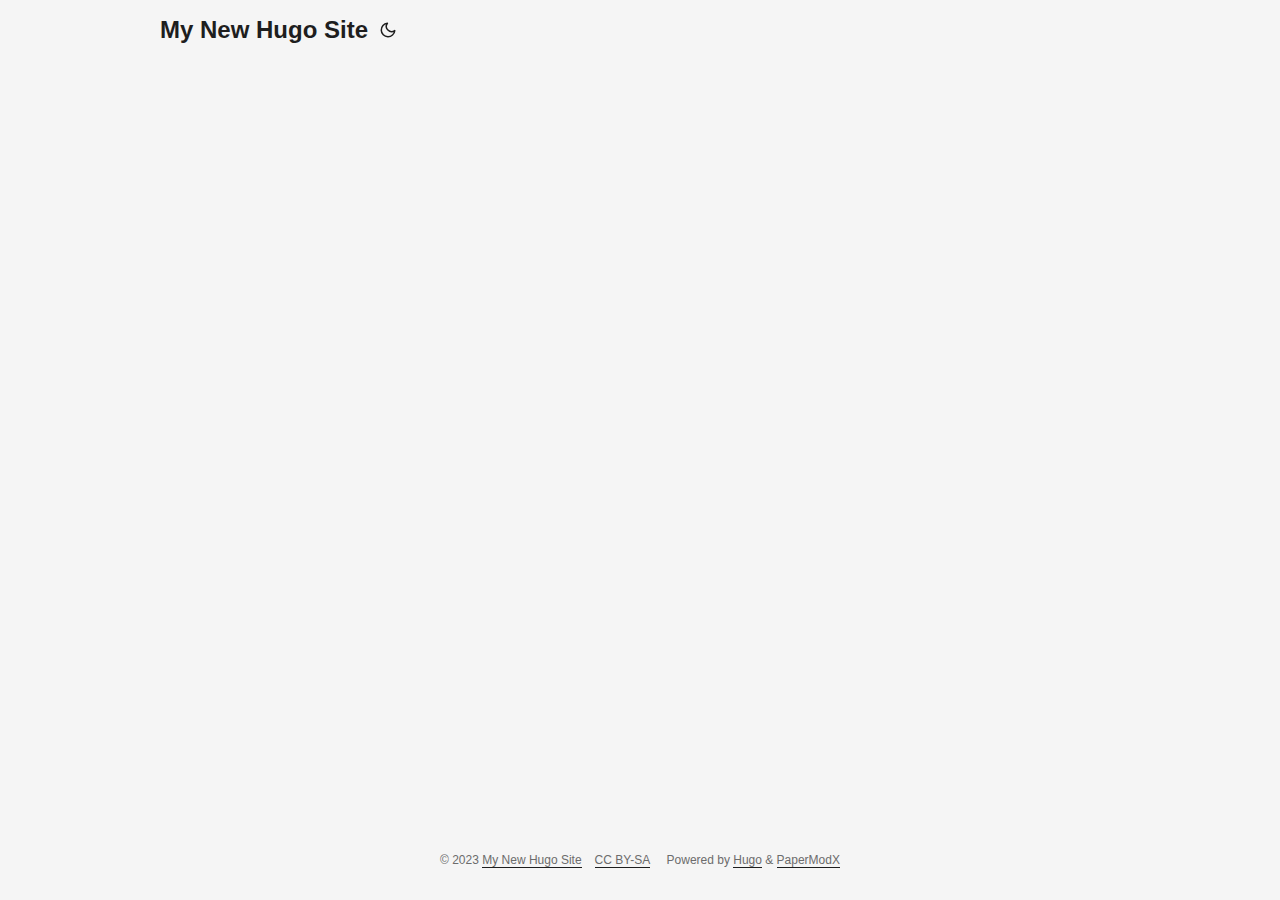
==== index.html @ 536cecf3 "deploy: c52a646fd46c23e5d9c78ff5333ad58dfc5409a7" ====
<!doctype html><html lang=en dir=auto><head><meta name=generator content="Hugo 0.110.0"><meta charset=utf-8><meta http-equiv=x-ua-compatible content="IE=edge"><meta name=viewport content="width=device-width,initial-scale=1,shrink-to-fit=no"><meta name=robots content="index, follow"><title>My New Hugo Site</title><meta name=description content><meta name=author content><link rel=canonical href=https://dshah-wlw.github.io/><link crossorigin=anonymous href=/assets/css/stylesheet.min.fb01ec3f7cfdd70fe3cf398de6020083de378e42e6bc9b8a1be5e4b12777dd28.css integrity="sha256-+wHsP3z91w/jzzmN5gIAg943jkLmvJuKG+XksSd33Sg=" rel="preload stylesheet" as=style><link rel=icon href=https://dshah-wlw.github.io/favicon.ico><link rel=apple-touch-icon href=https://dshah-wlw.github.io/apple-touch-icon.png><link rel=alternate type=application/rss+xml href=https://dshah-wlw.github.io/index.xml><meta name=twitter:title content="My New Hugo Site"><meta name=twitter:description content><meta property="og:title" content="My New Hugo Site"><meta property="og:description" content><meta property="og:type" content="website"><meta property="og:url" content="https://dshah-wlw.github.io/"><script type=application/ld+json>{"@context":"https://schema.org","@type":"Organization","name":"My New Hugo Site","url":"https://dshah-wlw.github.io/","description":"","thumbnailUrl":"https://dshah-wlw.github.io/favicon.ico","sameAs":[]}</script><noscript><style>#theme-toggle,.top-link{display:none}</style><style>@media(prefers-color-scheme:dark){:root{--theme:rgb(29, 30, 32);--entry:rgb(46, 46, 51);--primary:rgb(218, 218, 219);--secondary:rgb(155, 156, 157);--tertiary-bg:rgb(65, 66, 68);--content:rgb(196, 196, 197);--code-bg:rgb(55, 56, 62);--border:rgb(51, 51, 51)}.list-page{background:var(--theme)}.list-page:not(.dark)::-webkit-scrollbar-track{background:0 0}.list-page:not(.dark)::-webkit-scrollbar-thumb{border-color:var(--theme)}}</style></noscript></head><body class="list-page type-page kind-home layout-" id=top><script data-no-instant>function switchTheme(e){switch(e){case"light":document.body.classList.remove("dark");break;case"dark":document.body.classList.add("dark");break;default:window.matchMedia("(prefers-color-scheme: dark)").matches&&document.body.classList.add("dark")}}function isDarkTheme(){return document.body.className.includes("dark")}function getPrefTheme(){return localStorage.getItem("pref-theme")}function setPrefTheme(e){switchTheme(e),localStorage.setItem("pref-theme",e)}const toggleThemeCallbacks={};toggleThemeCallbacks.main=e=>{setPrefTheme(e?"light":"dark")},window.addEventListener("toggle-theme",function(){const e=isDarkTheme();for(const t in toggleThemeCallbacks)toggleThemeCallbacks[t](e)});function toggleThemeListener(){window.dispatchEvent(new CustomEvent("toggle-theme"))}</script><script>(function(){const t="light",e=getPrefTheme(),n=e||t;switchTheme(n)})()</script><header class=header><nav class=nav><div class=logo><a href=https://dshah-wlw.github.io/ accesskey=h title="My New Hugo Site (Alt + H)">My New Hugo Site</a>
<span class=logo-switches><button id=theme-toggle accesskey=t title="(Alt + T)"><svg id="moon" xmlns="http://www.w3.org/2000/svg" width="24" height="24" viewBox="0 0 24 24" fill="none" stroke="currentcolor" stroke-width="2" stroke-linecap="round" stroke-linejoin="round"><path d="M21 12.79A9 9 0 1111.21 3 7 7 0 0021 12.79z"/></svg><svg id="sun" xmlns="http://www.w3.org/2000/svg" width="24" height="24" viewBox="0 0 24 24" fill="none" stroke="currentcolor" stroke-width="2" stroke-linecap="round" stroke-linejoin="round"><circle cx="12" cy="12" r="5"/><line x1="12" y1="1" x2="12" y2="3"/><line x1="12" y1="21" x2="12" y2="23"/><line x1="4.22" y1="4.22" x2="5.64" y2="5.64"/><line x1="18.36" y1="18.36" x2="19.78" y2="19.78"/><line x1="1" y1="12" x2="3" y2="12"/><line x1="21" y1="12" x2="23" y2="12"/><line x1="4.22" y1="19.78" x2="5.64" y2="18.36"/><line x1="18.36" y1="5.64" x2="19.78" y2="4.22"/></svg></button></span></div><ul id=menu></ul></nav></header><main class=main></main><footer class=footer><span>&copy; 2023 <a href=https://dshah-wlw.github.io/>My New Hugo Site</a></span><span style=display:inline-block;margin-left:1em>
<a href=https://creativecommons.org/licenses/by-sa/4.0/>CC BY-SA</a></span>
<span style=display:inline-block;margin-left:1em>Powered by
<a href=https://gohugo.io/ rel="noopener noreferrer" target=_blank>Hugo</a> &
    <a href=https://github.com/reorx/hugo-PaperModX/ rel=noopener target=_blank>PaperModX</a></span></footer><a href=#top aria-label="go to top" title="Go to Top (Alt + G)" class=top-link id=top-link accesskey=g><svg xmlns="http://www.w3.org/2000/svg" viewBox="0 0 12 6" fill="currentcolor"><path d="M12 6H0l6-6z"/></svg></a><script>(function(){const t=""=="1";if(t)return;let e=document.getElementById("theme-toggle");e.removeEventListener("click",toggleThemeListener),e.addEventListener("click",toggleThemeListener)})()</script><script>(function(){let e=document.getElementById("menu");e&&(e.scrollLeft=localStorage.getItem("menu-scroll-position"),e.onscroll=function(){localStorage.setItem("menu-scroll-position",e.scrollLeft)});const t=""=="1",n=""=="1";if(window.matchMedia("(prefers-reduced-motion: reduce)").matches||t||n)return;document.querySelectorAll('a[href^="#"]').forEach(e=>{e.addEventListener("click",function(e){e.preventDefault();var t=this.getAttribute("href").substr(1);document.querySelector(`[id='${decodeURIComponent(t)}']`).scrollIntoView({behavior:"smooth"}),t==="top"?history.replaceState(null,null," "):history.pushState(null,null,`#${t}`)})})})()</script><script>var mybutton=document.getElementById("top-link");window.onscroll=function(){document.body.scrollTop>800||document.documentElement.scrollTop>800?(mybutton.style.visibility="visible",mybutton.style.opacity="1"):(mybutton.style.visibility="hidden",mybutton.style.opacity="0")}</script><script>if(window.scrollListeners)for(const e of scrollListeners)window.removeEventListener("scroll",e);window.scrollListeners=[]</script><script src=/js/medium-zoom.min.js data-no-instant></script></body></html>
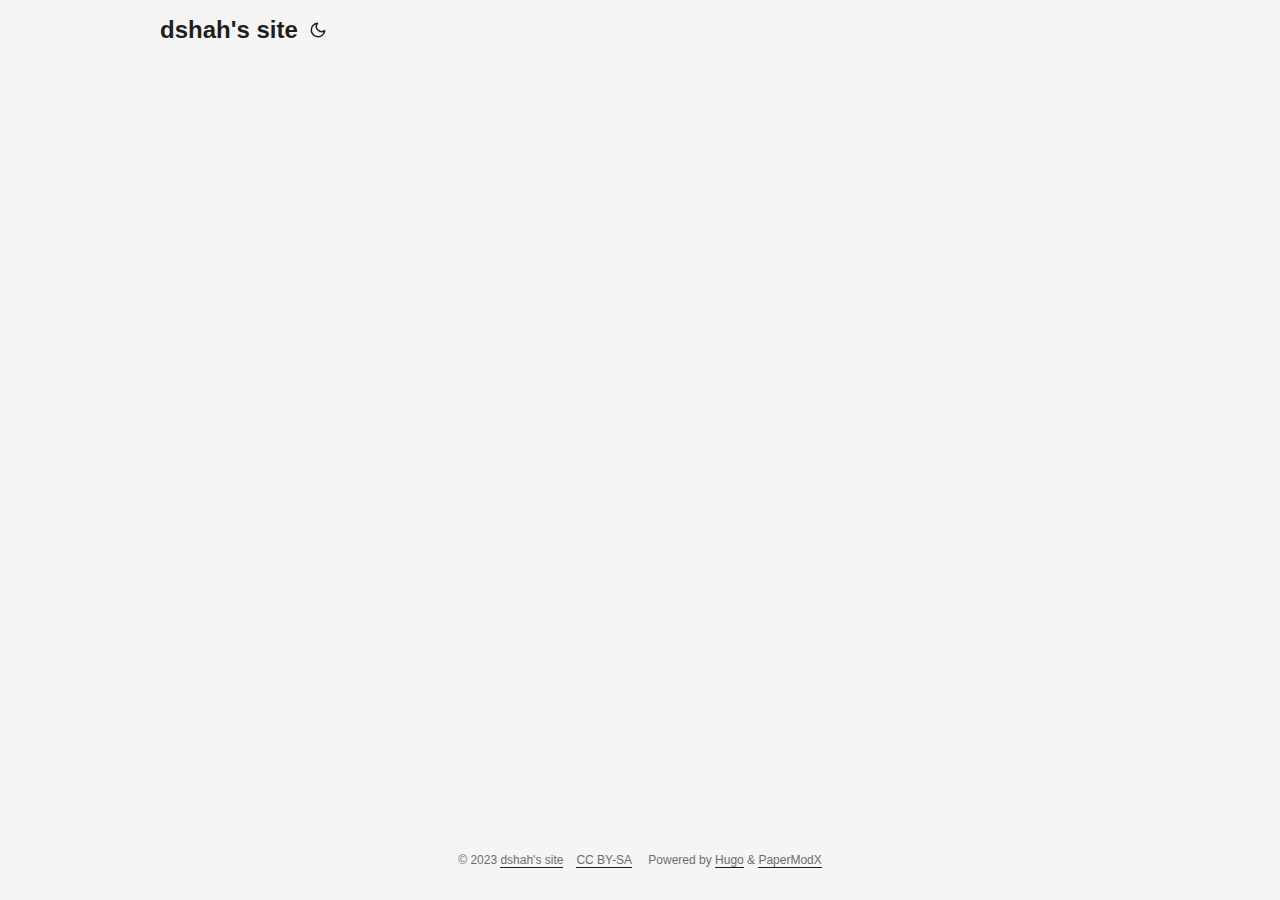
==== commit 051137ac: "deploy: f8144558ac9acf1cdce3b991f242affe2bb6cbf2" ====
--- a/index.html
+++ b/index.html
@@ -1,5 +1,5 @@
-<!doctype html><html lang=en dir=auto><head><meta name=generator content="Hugo 0.110.0"><meta charset=utf-8><meta http-equiv=x-ua-compatible content="IE=edge"><meta name=viewport content="width=device-width,initial-scale=1,shrink-to-fit=no"><meta name=robots content="index, follow"><title>My New Hugo Site</title><meta name=description content><meta name=author content><link rel=canonical href=https://dshah-wlw.github.io/><link crossorigin=anonymous href=/assets/css/stylesheet.min.fb01ec3f7cfdd70fe3cf398de6020083de378e42e6bc9b8a1be5e4b12777dd28.css integrity="sha256-+wHsP3z91w/jzzmN5gIAg943jkLmvJuKG+XksSd33Sg=" rel="preload stylesheet" as=style><link rel=icon href=https://dshah-wlw.github.io/favicon.ico><link rel=apple-touch-icon href=https://dshah-wlw.github.io/apple-touch-icon.png><link rel=alternate type=application/rss+xml href=https://dshah-wlw.github.io/index.xml><meta name=twitter:title content="My New Hugo Site"><meta name=twitter:description content><meta property="og:title" content="My New Hugo Site"><meta property="og:description" content><meta property="og:type" content="website"><meta property="og:url" content="https://dshah-wlw.github.io/"><script type=application/ld+json>{"@context":"https://schema.org","@type":"Organization","name":"My New Hugo Site","url":"https://dshah-wlw.github.io/","description":"","thumbnailUrl":"https://dshah-wlw.github.io/favicon.ico","sameAs":[]}</script><noscript><style>#theme-toggle,.top-link{display:none}</style><style>@media(prefers-color-scheme:dark){:root{--theme:rgb(29, 30, 32);--entry:rgb(46, 46, 51);--primary:rgb(218, 218, 219);--secondary:rgb(155, 156, 157);--tertiary-bg:rgb(65, 66, 68);--content:rgb(196, 196, 197);--code-bg:rgb(55, 56, 62);--border:rgb(51, 51, 51)}.list-page{background:var(--theme)}.list-page:not(.dark)::-webkit-scrollbar-track{background:0 0}.list-page:not(.dark)::-webkit-scrollbar-thumb{border-color:var(--theme)}}</style></noscript></head><body class="list-page type-page kind-home layout-" id=top><script data-no-instant>function switchTheme(e){switch(e){case"light":document.body.classList.remove("dark");break;case"dark":document.body.classList.add("dark");break;default:window.matchMedia("(prefers-color-scheme: dark)").matches&&document.body.classList.add("dark")}}function isDarkTheme(){return document.body.className.includes("dark")}function getPrefTheme(){return localStorage.getItem("pref-theme")}function setPrefTheme(e){switchTheme(e),localStorage.setItem("pref-theme",e)}const toggleThemeCallbacks={};toggleThemeCallbacks.main=e=>{setPrefTheme(e?"light":"dark")},window.addEventListener("toggle-theme",function(){const e=isDarkTheme();for(const t in toggleThemeCallbacks)toggleThemeCallbacks[t](e)});function toggleThemeListener(){window.dispatchEvent(new CustomEvent("toggle-theme"))}</script><script>(function(){const t="light",e=getPrefTheme(),n=e||t;switchTheme(n)})()</script><header class=header><nav class=nav><div class=logo><a href=https://dshah-wlw.github.io/ accesskey=h title="My New Hugo Site (Alt + H)">My New Hugo Site</a>
-<span class=logo-switches><button id=theme-toggle accesskey=t title="(Alt + T)"><svg id="moon" xmlns="http://www.w3.org/2000/svg" width="24" height="24" viewBox="0 0 24 24" fill="none" stroke="currentcolor" stroke-width="2" stroke-linecap="round" stroke-linejoin="round"><path d="M21 12.79A9 9 0 1111.21 3 7 7 0 0021 12.79z"/></svg><svg id="sun" xmlns="http://www.w3.org/2000/svg" width="24" height="24" viewBox="0 0 24 24" fill="none" stroke="currentcolor" stroke-width="2" stroke-linecap="round" stroke-linejoin="round"><circle cx="12" cy="12" r="5"/><line x1="12" y1="1" x2="12" y2="3"/><line x1="12" y1="21" x2="12" y2="23"/><line x1="4.22" y1="4.22" x2="5.64" y2="5.64"/><line x1="18.36" y1="18.36" x2="19.78" y2="19.78"/><line x1="1" y1="12" x2="3" y2="12"/><line x1="21" y1="12" x2="23" y2="12"/><line x1="4.22" y1="19.78" x2="5.64" y2="18.36"/><line x1="18.36" y1="5.64" x2="19.78" y2="4.22"/></svg></button></span></div><ul id=menu></ul></nav></header><main class=main></main><footer class=footer><span>&copy; 2023 <a href=https://dshah-wlw.github.io/>My New Hugo Site</a></span><span style=display:inline-block;margin-left:1em>
+<!doctype html><html lang=en dir=auto><head><meta name=generator content="Hugo 0.110.0"><meta charset=utf-8><meta http-equiv=x-ua-compatible content="IE=edge"><meta name=viewport content="width=device-width,initial-scale=1,shrink-to-fit=no"><meta name=robots content="index, follow"><title>dshah's site</title><meta name=description content="my site"><meta name=author content="dshah"><link rel=canonical href=https://dshah-wlw.github.io/><link crossorigin=anonymous href=/assets/css/stylesheet.min.fb01ec3f7cfdd70fe3cf398de6020083de378e42e6bc9b8a1be5e4b12777dd28.css integrity="sha256-+wHsP3z91w/jzzmN5gIAg943jkLmvJuKG+XksSd33Sg=" rel="preload stylesheet" as=style><link rel=icon href=https://dshah-wlw.github.io/favicon.ico><link rel=apple-touch-icon href=https://dshah-wlw.github.io/apple-touch-icon.png><link rel=alternate type=application/rss+xml href=https://dshah-wlw.github.io/index.xml><meta name=twitter:title content="dshah's site"><meta name=twitter:description content="my site"><meta property="og:title" content="dshah's site"><meta property="og:description" content="my site"><meta property="og:type" content="website"><meta property="og:url" content="https://dshah-wlw.github.io/"><script type=application/ld+json>{"@context":"https://schema.org","@type":"Organization","name":"dshah's site","url":"https://dshah-wlw.github.io/","description":"my site","thumbnailUrl":"https://dshah-wlw.github.io/favicon.ico","sameAs":[]}</script><noscript><style>#theme-toggle,.top-link{display:none}</style><style>@media(prefers-color-scheme:dark){:root{--theme:rgb(29, 30, 32);--entry:rgb(46, 46, 51);--primary:rgb(218, 218, 219);--secondary:rgb(155, 156, 157);--tertiary-bg:rgb(65, 66, 68);--content:rgb(196, 196, 197);--code-bg:rgb(55, 56, 62);--border:rgb(51, 51, 51)}.list-page{background:var(--theme)}.list-page:not(.dark)::-webkit-scrollbar-track{background:0 0}.list-page:not(.dark)::-webkit-scrollbar-thumb{border-color:var(--theme)}}</style></noscript></head><body class="list-page type-page kind-home layout-" id=top><script data-no-instant>function switchTheme(e){switch(e){case"light":document.body.classList.remove("dark");break;case"dark":document.body.classList.add("dark");break;default:window.matchMedia("(prefers-color-scheme: dark)").matches&&document.body.classList.add("dark")}}function isDarkTheme(){return document.body.className.includes("dark")}function getPrefTheme(){return localStorage.getItem("pref-theme")}function setPrefTheme(e){switchTheme(e),localStorage.setItem("pref-theme",e)}const toggleThemeCallbacks={};toggleThemeCallbacks.main=e=>{setPrefTheme(e?"light":"dark")},window.addEventListener("toggle-theme",function(){const e=isDarkTheme();for(const t in toggleThemeCallbacks)toggleThemeCallbacks[t](e)});function toggleThemeListener(){window.dispatchEvent(new CustomEvent("toggle-theme"))}</script><script>(function(){const t="auto",e=getPrefTheme(),n=e||t;switchTheme(n)})()</script><header class=header><nav class=nav><div class=logo><a href=https://dshah-wlw.github.io/ accesskey=h title="dshah's site (Alt + H)">dshah's site</a>
+<span class=logo-switches><button id=theme-toggle accesskey=t title="(Alt + T)"><svg id="moon" xmlns="http://www.w3.org/2000/svg" width="24" height="24" viewBox="0 0 24 24" fill="none" stroke="currentcolor" stroke-width="2" stroke-linecap="round" stroke-linejoin="round"><path d="M21 12.79A9 9 0 1111.21 3 7 7 0 0021 12.79z"/></svg><svg id="sun" xmlns="http://www.w3.org/2000/svg" width="24" height="24" viewBox="0 0 24 24" fill="none" stroke="currentcolor" stroke-width="2" stroke-linecap="round" stroke-linejoin="round"><circle cx="12" cy="12" r="5"/><line x1="12" y1="1" x2="12" y2="3"/><line x1="12" y1="21" x2="12" y2="23"/><line x1="4.22" y1="4.22" x2="5.64" y2="5.64"/><line x1="18.36" y1="18.36" x2="19.78" y2="19.78"/><line x1="1" y1="12" x2="3" y2="12"/><line x1="21" y1="12" x2="23" y2="12"/><line x1="4.22" y1="19.78" x2="5.64" y2="18.36"/><line x1="18.36" y1="5.64" x2="19.78" y2="4.22"/></svg></button></span></div><ul id=menu></ul></nav></header><main class=main></main><footer class=footer><span>&copy; 2023 <a href=https://dshah-wlw.github.io/>dshah's site</a></span><span style=display:inline-block;margin-left:1em>
 <a href=https://creativecommons.org/licenses/by-sa/4.0/>CC BY-SA</a></span>
 <span style=display:inline-block;margin-left:1em>Powered by
 <a href=https://gohugo.io/ rel="noopener noreferrer" target=_blank>Hugo</a> &
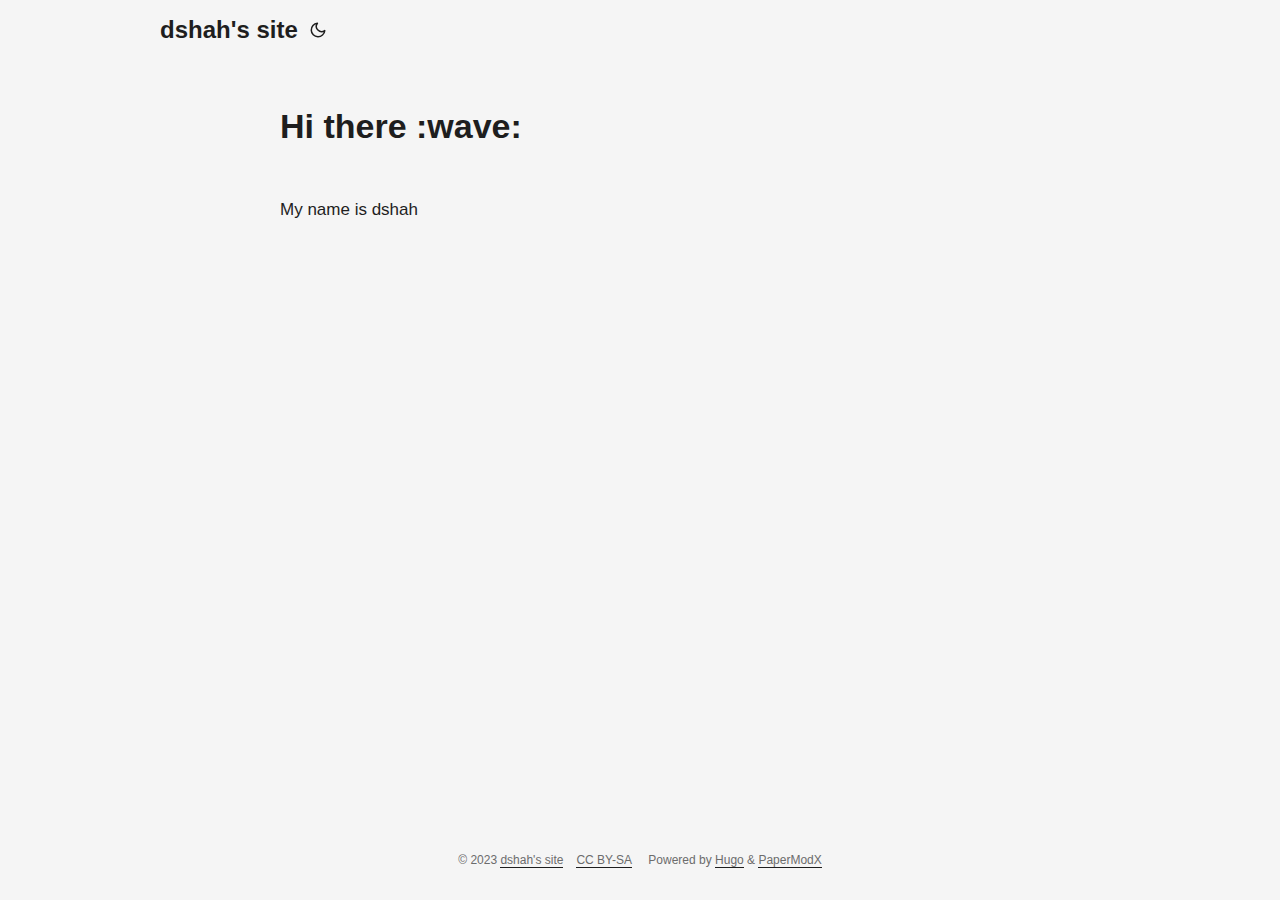
==== commit c731c104: "deploy: e8327c9973b2a480197f194c5fa57ed35b19a5d0" ====
--- a/index.html
+++ b/index.html
@@ -1,5 +1,5 @@
 <!doctype html><html lang=en dir=auto><head><meta name=generator content="Hugo 0.110.0"><meta charset=utf-8><meta http-equiv=x-ua-compatible content="IE=edge"><meta name=viewport content="width=device-width,initial-scale=1,shrink-to-fit=no"><meta name=robots content="index, follow"><title>dshah's site</title><meta name=description content="my site"><meta name=author content="dshah"><link rel=canonical href=https://dshah-wlw.github.io/><link crossorigin=anonymous href=/assets/css/stylesheet.min.fb01ec3f7cfdd70fe3cf398de6020083de378e42e6bc9b8a1be5e4b12777dd28.css integrity="sha256-+wHsP3z91w/jzzmN5gIAg943jkLmvJuKG+XksSd33Sg=" rel="preload stylesheet" as=style><link rel=icon href=https://dshah-wlw.github.io/favicon.ico><link rel=apple-touch-icon href=https://dshah-wlw.github.io/apple-touch-icon.png><link rel=alternate type=application/rss+xml href=https://dshah-wlw.github.io/index.xml><meta name=twitter:title content="dshah's site"><meta name=twitter:description content="my site"><meta property="og:title" content="dshah's site"><meta property="og:description" content="my site"><meta property="og:type" content="website"><meta property="og:url" content="https://dshah-wlw.github.io/"><script type=application/ld+json>{"@context":"https://schema.org","@type":"Organization","name":"dshah's site","url":"https://dshah-wlw.github.io/","description":"my site","thumbnailUrl":"https://dshah-wlw.github.io/favicon.ico","sameAs":[]}</script><noscript><style>#theme-toggle,.top-link{display:none}</style><style>@media(prefers-color-scheme:dark){:root{--theme:rgb(29, 30, 32);--entry:rgb(46, 46, 51);--primary:rgb(218, 218, 219);--secondary:rgb(155, 156, 157);--tertiary-bg:rgb(65, 66, 68);--content:rgb(196, 196, 197);--code-bg:rgb(55, 56, 62);--border:rgb(51, 51, 51)}.list-page{background:var(--theme)}.list-page:not(.dark)::-webkit-scrollbar-track{background:0 0}.list-page:not(.dark)::-webkit-scrollbar-thumb{border-color:var(--theme)}}</style></noscript></head><body class="list-page type-page kind-home layout-" id=top><script data-no-instant>function switchTheme(e){switch(e){case"light":document.body.classList.remove("dark");break;case"dark":document.body.classList.add("dark");break;default:window.matchMedia("(prefers-color-scheme: dark)").matches&&document.body.classList.add("dark")}}function isDarkTheme(){return document.body.className.includes("dark")}function getPrefTheme(){return localStorage.getItem("pref-theme")}function setPrefTheme(e){switchTheme(e),localStorage.setItem("pref-theme",e)}const toggleThemeCallbacks={};toggleThemeCallbacks.main=e=>{setPrefTheme(e?"light":"dark")},window.addEventListener("toggle-theme",function(){const e=isDarkTheme();for(const t in toggleThemeCallbacks)toggleThemeCallbacks[t](e)});function toggleThemeListener(){window.dispatchEvent(new CustomEvent("toggle-theme"))}</script><script>(function(){const t="auto",e=getPrefTheme(),n=e||t;switchTheme(n)})()</script><header class=header><nav class=nav><div class=logo><a href=https://dshah-wlw.github.io/ accesskey=h title="dshah's site (Alt + H)">dshah's site</a>
-<span class=logo-switches><button id=theme-toggle accesskey=t title="(Alt + T)"><svg id="moon" xmlns="http://www.w3.org/2000/svg" width="24" height="24" viewBox="0 0 24 24" fill="none" stroke="currentcolor" stroke-width="2" stroke-linecap="round" stroke-linejoin="round"><path d="M21 12.79A9 9 0 1111.21 3 7 7 0 0021 12.79z"/></svg><svg id="sun" xmlns="http://www.w3.org/2000/svg" width="24" height="24" viewBox="0 0 24 24" fill="none" stroke="currentcolor" stroke-width="2" stroke-linecap="round" stroke-linejoin="round"><circle cx="12" cy="12" r="5"/><line x1="12" y1="1" x2="12" y2="3"/><line x1="12" y1="21" x2="12" y2="23"/><line x1="4.22" y1="4.22" x2="5.64" y2="5.64"/><line x1="18.36" y1="18.36" x2="19.78" y2="19.78"/><line x1="1" y1="12" x2="3" y2="12"/><line x1="21" y1="12" x2="23" y2="12"/><line x1="4.22" y1="19.78" x2="5.64" y2="18.36"/><line x1="18.36" y1="5.64" x2="19.78" y2="4.22"/></svg></button></span></div><ul id=menu></ul></nav></header><main class=main></main><footer class=footer><span>&copy; 2023 <a href=https://dshah-wlw.github.io/>dshah's site</a></span><span style=display:inline-block;margin-left:1em>
+<span class=logo-switches><button id=theme-toggle accesskey=t title="(Alt + T)"><svg id="moon" xmlns="http://www.w3.org/2000/svg" width="24" height="24" viewBox="0 0 24 24" fill="none" stroke="currentcolor" stroke-width="2" stroke-linecap="round" stroke-linejoin="round"><path d="M21 12.79A9 9 0 1111.21 3 7 7 0 0021 12.79z"/></svg><svg id="sun" xmlns="http://www.w3.org/2000/svg" width="24" height="24" viewBox="0 0 24 24" fill="none" stroke="currentcolor" stroke-width="2" stroke-linecap="round" stroke-linejoin="round"><circle cx="12" cy="12" r="5"/><line x1="12" y1="1" x2="12" y2="3"/><line x1="12" y1="21" x2="12" y2="23"/><line x1="4.22" y1="4.22" x2="5.64" y2="5.64"/><line x1="18.36" y1="18.36" x2="19.78" y2="19.78"/><line x1="1" y1="12" x2="3" y2="12"/><line x1="21" y1="12" x2="23" y2="12"/><line x1="4.22" y1="19.78" x2="5.64" y2="18.36"/><line x1="18.36" y1="5.64" x2="19.78" y2="4.22"/></svg></button></span></div><ul id=menu></ul></nav></header><main class=main><article class="first-entry home-info"><header class=entry-header><h1>Hi there :wave:</h1></header><section class=entry-content>My name is dshah</section><footer class=entry-footer><div class=social-icons></div></footer></article></main><footer class=footer><span>&copy; 2023 <a href=https://dshah-wlw.github.io/>dshah's site</a></span><span style=display:inline-block;margin-left:1em>
 <a href=https://creativecommons.org/licenses/by-sa/4.0/>CC BY-SA</a></span>
 <span style=display:inline-block;margin-left:1em>Powered by
 <a href=https://gohugo.io/ rel="noopener noreferrer" target=_blank>Hugo</a> &
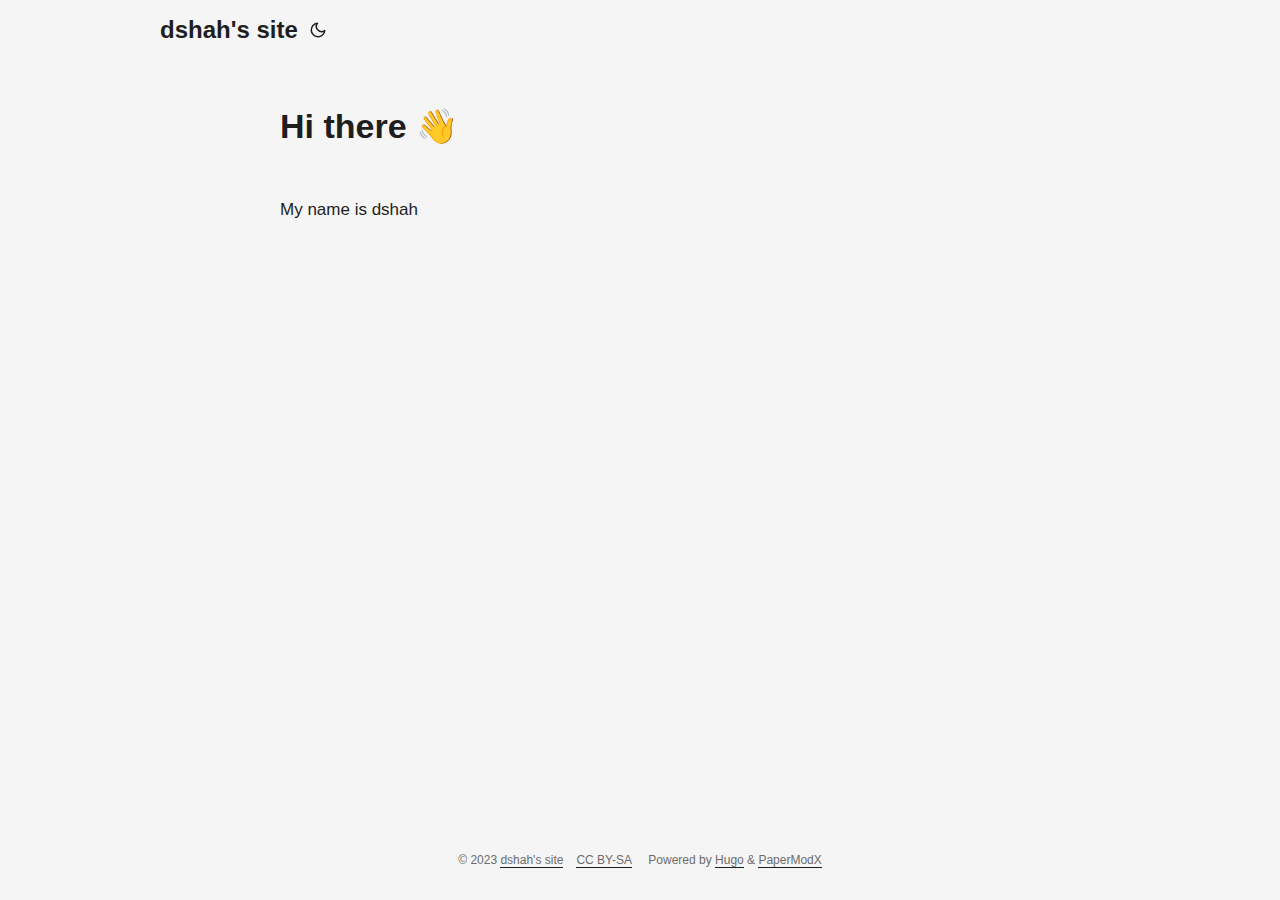
==== commit d5ab2a86: "deploy: a67cd7d66c4b89e61091550b6c1dec51eefcf155" ====
--- a/index.html
+++ b/index.html
@@ -1,5 +1,5 @@
 <!doctype html><html lang=en dir=auto><head><meta name=generator content="Hugo 0.110.0"><meta charset=utf-8><meta http-equiv=x-ua-compatible content="IE=edge"><meta name=viewport content="width=device-width,initial-scale=1,shrink-to-fit=no"><meta name=robots content="index, follow"><title>dshah's site</title><meta name=description content="my site"><meta name=author content="dshah"><link rel=canonical href=https://dshah-wlw.github.io/><link crossorigin=anonymous href=/assets/css/stylesheet.min.fb01ec3f7cfdd70fe3cf398de6020083de378e42e6bc9b8a1be5e4b12777dd28.css integrity="sha256-+wHsP3z91w/jzzmN5gIAg943jkLmvJuKG+XksSd33Sg=" rel="preload stylesheet" as=style><link rel=icon href=https://dshah-wlw.github.io/favicon.ico><link rel=apple-touch-icon href=https://dshah-wlw.github.io/apple-touch-icon.png><link rel=alternate type=application/rss+xml href=https://dshah-wlw.github.io/index.xml><meta name=twitter:title content="dshah's site"><meta name=twitter:description content="my site"><meta property="og:title" content="dshah's site"><meta property="og:description" content="my site"><meta property="og:type" content="website"><meta property="og:url" content="https://dshah-wlw.github.io/"><script type=application/ld+json>{"@context":"https://schema.org","@type":"Organization","name":"dshah's site","url":"https://dshah-wlw.github.io/","description":"my site","thumbnailUrl":"https://dshah-wlw.github.io/favicon.ico","sameAs":[]}</script><noscript><style>#theme-toggle,.top-link{display:none}</style><style>@media(prefers-color-scheme:dark){:root{--theme:rgb(29, 30, 32);--entry:rgb(46, 46, 51);--primary:rgb(218, 218, 219);--secondary:rgb(155, 156, 157);--tertiary-bg:rgb(65, 66, 68);--content:rgb(196, 196, 197);--code-bg:rgb(55, 56, 62);--border:rgb(51, 51, 51)}.list-page{background:var(--theme)}.list-page:not(.dark)::-webkit-scrollbar-track{background:0 0}.list-page:not(.dark)::-webkit-scrollbar-thumb{border-color:var(--theme)}}</style></noscript></head><body class="list-page type-page kind-home layout-" id=top><script data-no-instant>function switchTheme(e){switch(e){case"light":document.body.classList.remove("dark");break;case"dark":document.body.classList.add("dark");break;default:window.matchMedia("(prefers-color-scheme: dark)").matches&&document.body.classList.add("dark")}}function isDarkTheme(){return document.body.className.includes("dark")}function getPrefTheme(){return localStorage.getItem("pref-theme")}function setPrefTheme(e){switchTheme(e),localStorage.setItem("pref-theme",e)}const toggleThemeCallbacks={};toggleThemeCallbacks.main=e=>{setPrefTheme(e?"light":"dark")},window.addEventListener("toggle-theme",function(){const e=isDarkTheme();for(const t in toggleThemeCallbacks)toggleThemeCallbacks[t](e)});function toggleThemeListener(){window.dispatchEvent(new CustomEvent("toggle-theme"))}</script><script>(function(){const t="auto",e=getPrefTheme(),n=e||t;switchTheme(n)})()</script><header class=header><nav class=nav><div class=logo><a href=https://dshah-wlw.github.io/ accesskey=h title="dshah's site (Alt + H)">dshah's site</a>
-<span class=logo-switches><button id=theme-toggle accesskey=t title="(Alt + T)"><svg id="moon" xmlns="http://www.w3.org/2000/svg" width="24" height="24" viewBox="0 0 24 24" fill="none" stroke="currentcolor" stroke-width="2" stroke-linecap="round" stroke-linejoin="round"><path d="M21 12.79A9 9 0 1111.21 3 7 7 0 0021 12.79z"/></svg><svg id="sun" xmlns="http://www.w3.org/2000/svg" width="24" height="24" viewBox="0 0 24 24" fill="none" stroke="currentcolor" stroke-width="2" stroke-linecap="round" stroke-linejoin="round"><circle cx="12" cy="12" r="5"/><line x1="12" y1="1" x2="12" y2="3"/><line x1="12" y1="21" x2="12" y2="23"/><line x1="4.22" y1="4.22" x2="5.64" y2="5.64"/><line x1="18.36" y1="18.36" x2="19.78" y2="19.78"/><line x1="1" y1="12" x2="3" y2="12"/><line x1="21" y1="12" x2="23" y2="12"/><line x1="4.22" y1="19.78" x2="5.64" y2="18.36"/><line x1="18.36" y1="5.64" x2="19.78" y2="4.22"/></svg></button></span></div><ul id=menu></ul></nav></header><main class=main><article class="first-entry home-info"><header class=entry-header><h1>Hi there :wave:</h1></header><section class=entry-content>My name is dshah</section><footer class=entry-footer><div class=social-icons></div></footer></article></main><footer class=footer><span>&copy; 2023 <a href=https://dshah-wlw.github.io/>dshah's site</a></span><span style=display:inline-block;margin-left:1em>
+<span class=logo-switches><button id=theme-toggle accesskey=t title="(Alt + T)"><svg id="moon" xmlns="http://www.w3.org/2000/svg" width="24" height="24" viewBox="0 0 24 24" fill="none" stroke="currentcolor" stroke-width="2" stroke-linecap="round" stroke-linejoin="round"><path d="M21 12.79A9 9 0 1111.21 3 7 7 0 0021 12.79z"/></svg><svg id="sun" xmlns="http://www.w3.org/2000/svg" width="24" height="24" viewBox="0 0 24 24" fill="none" stroke="currentcolor" stroke-width="2" stroke-linecap="round" stroke-linejoin="round"><circle cx="12" cy="12" r="5"/><line x1="12" y1="1" x2="12" y2="3"/><line x1="12" y1="21" x2="12" y2="23"/><line x1="4.22" y1="4.22" x2="5.64" y2="5.64"/><line x1="18.36" y1="18.36" x2="19.78" y2="19.78"/><line x1="1" y1="12" x2="3" y2="12"/><line x1="21" y1="12" x2="23" y2="12"/><line x1="4.22" y1="19.78" x2="5.64" y2="18.36"/><line x1="18.36" y1="5.64" x2="19.78" y2="4.22"/></svg></button></span></div><ul id=menu></ul></nav></header><main class=main><article class="first-entry home-info"><header class=entry-header><h1>Hi there 👋</h1></header><section class=entry-content>My name is dshah</section><footer class=entry-footer><div class=social-icons></div></footer></article></main><footer class=footer><span>&copy; 2023 <a href=https://dshah-wlw.github.io/>dshah's site</a></span><span style=display:inline-block;margin-left:1em>
 <a href=https://creativecommons.org/licenses/by-sa/4.0/>CC BY-SA</a></span>
 <span style=display:inline-block;margin-left:1em>Powered by
 <a href=https://gohugo.io/ rel="noopener noreferrer" target=_blank>Hugo</a> &
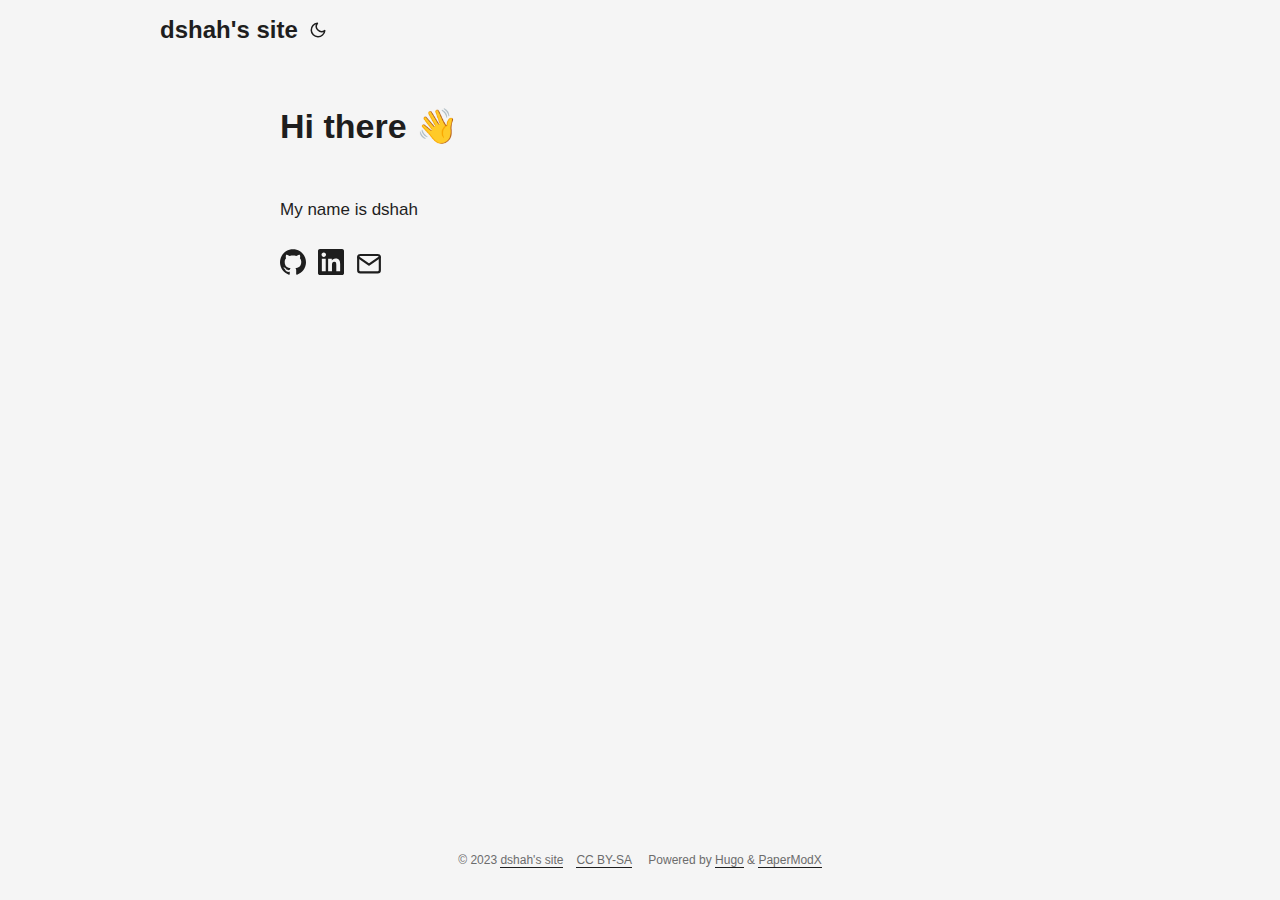
==== commit a26cf986: "deploy: aa1b744169b55f20a3fc634313ef438bf06131e0" ====
--- a/index.html
+++ b/index.html
@@ -1,5 +1,5 @@
-<!doctype html><html lang=en dir=auto><head><meta name=generator content="Hugo 0.110.0"><meta charset=utf-8><meta http-equiv=x-ua-compatible content="IE=edge"><meta name=viewport content="width=device-width,initial-scale=1,shrink-to-fit=no"><meta name=robots content="index, follow"><title>dshah's site</title><meta name=description content="my site"><meta name=author content="dshah"><link rel=canonical href=https://dshah-wlw.github.io/><link crossorigin=anonymous href=/assets/css/stylesheet.min.fb01ec3f7cfdd70fe3cf398de6020083de378e42e6bc9b8a1be5e4b12777dd28.css integrity="sha256-+wHsP3z91w/jzzmN5gIAg943jkLmvJuKG+XksSd33Sg=" rel="preload stylesheet" as=style><link rel=icon href=https://dshah-wlw.github.io/favicon.ico><link rel=apple-touch-icon href=https://dshah-wlw.github.io/apple-touch-icon.png><link rel=alternate type=application/rss+xml href=https://dshah-wlw.github.io/index.xml><meta name=twitter:title content="dshah's site"><meta name=twitter:description content="my site"><meta property="og:title" content="dshah's site"><meta property="og:description" content="my site"><meta property="og:type" content="website"><meta property="og:url" content="https://dshah-wlw.github.io/"><script type=application/ld+json>{"@context":"https://schema.org","@type":"Organization","name":"dshah's site","url":"https://dshah-wlw.github.io/","description":"my site","thumbnailUrl":"https://dshah-wlw.github.io/favicon.ico","sameAs":[]}</script><noscript><style>#theme-toggle,.top-link{display:none}</style><style>@media(prefers-color-scheme:dark){:root{--theme:rgb(29, 30, 32);--entry:rgb(46, 46, 51);--primary:rgb(218, 218, 219);--secondary:rgb(155, 156, 157);--tertiary-bg:rgb(65, 66, 68);--content:rgb(196, 196, 197);--code-bg:rgb(55, 56, 62);--border:rgb(51, 51, 51)}.list-page{background:var(--theme)}.list-page:not(.dark)::-webkit-scrollbar-track{background:0 0}.list-page:not(.dark)::-webkit-scrollbar-thumb{border-color:var(--theme)}}</style></noscript></head><body class="list-page type-page kind-home layout-" id=top><script data-no-instant>function switchTheme(e){switch(e){case"light":document.body.classList.remove("dark");break;case"dark":document.body.classList.add("dark");break;default:window.matchMedia("(prefers-color-scheme: dark)").matches&&document.body.classList.add("dark")}}function isDarkTheme(){return document.body.className.includes("dark")}function getPrefTheme(){return localStorage.getItem("pref-theme")}function setPrefTheme(e){switchTheme(e),localStorage.setItem("pref-theme",e)}const toggleThemeCallbacks={};toggleThemeCallbacks.main=e=>{setPrefTheme(e?"light":"dark")},window.addEventListener("toggle-theme",function(){const e=isDarkTheme();for(const t in toggleThemeCallbacks)toggleThemeCallbacks[t](e)});function toggleThemeListener(){window.dispatchEvent(new CustomEvent("toggle-theme"))}</script><script>(function(){const t="auto",e=getPrefTheme(),n=e||t;switchTheme(n)})()</script><header class=header><nav class=nav><div class=logo><a href=https://dshah-wlw.github.io/ accesskey=h title="dshah's site (Alt + H)">dshah's site</a>
-<span class=logo-switches><button id=theme-toggle accesskey=t title="(Alt + T)"><svg id="moon" xmlns="http://www.w3.org/2000/svg" width="24" height="24" viewBox="0 0 24 24" fill="none" stroke="currentcolor" stroke-width="2" stroke-linecap="round" stroke-linejoin="round"><path d="M21 12.79A9 9 0 1111.21 3 7 7 0 0021 12.79z"/></svg><svg id="sun" xmlns="http://www.w3.org/2000/svg" width="24" height="24" viewBox="0 0 24 24" fill="none" stroke="currentcolor" stroke-width="2" stroke-linecap="round" stroke-linejoin="round"><circle cx="12" cy="12" r="5"/><line x1="12" y1="1" x2="12" y2="3"/><line x1="12" y1="21" x2="12" y2="23"/><line x1="4.22" y1="4.22" x2="5.64" y2="5.64"/><line x1="18.36" y1="18.36" x2="19.78" y2="19.78"/><line x1="1" y1="12" x2="3" y2="12"/><line x1="21" y1="12" x2="23" y2="12"/><line x1="4.22" y1="19.78" x2="5.64" y2="18.36"/><line x1="18.36" y1="5.64" x2="19.78" y2="4.22"/></svg></button></span></div><ul id=menu></ul></nav></header><main class=main><article class="first-entry home-info"><header class=entry-header><h1>Hi there 👋</h1></header><section class=entry-content>My name is dshah</section><footer class=entry-footer><div class=social-icons></div></footer></article></main><footer class=footer><span>&copy; 2023 <a href=https://dshah-wlw.github.io/>dshah's site</a></span><span style=display:inline-block;margin-left:1em>
+<!doctype html><html lang=en dir=auto><head><meta name=generator content="Hugo 0.110.0"><meta charset=utf-8><meta http-equiv=x-ua-compatible content="IE=edge"><meta name=viewport content="width=device-width,initial-scale=1,shrink-to-fit=no"><meta name=robots content="index, follow"><title>dshah's site</title><meta name=description content="my site"><meta name=author content="dshah"><link rel=canonical href=https://dshah-wlw.github.io/><link crossorigin=anonymous href=/assets/css/stylesheet.min.fb01ec3f7cfdd70fe3cf398de6020083de378e42e6bc9b8a1be5e4b12777dd28.css integrity="sha256-+wHsP3z91w/jzzmN5gIAg943jkLmvJuKG+XksSd33Sg=" rel="preload stylesheet" as=style><link rel=icon href=https://dshah-wlw.github.io/favicon.ico><link rel=apple-touch-icon href=https://dshah-wlw.github.io/apple-touch-icon.png><link rel=alternate type=application/rss+xml href=https://dshah-wlw.github.io/index.xml><meta name=twitter:title content="dshah's site"><meta name=twitter:description content="my site"><meta property="og:title" content="dshah's site"><meta property="og:description" content="my site"><meta property="og:type" content="website"><meta property="og:url" content="https://dshah-wlw.github.io/"><script type=application/ld+json>{"@context":"https://schema.org","@type":"Organization","name":"dshah's site","url":"https://dshah-wlw.github.io/","description":"my site","thumbnailUrl":"https://dshah-wlw.github.io/favicon.ico","sameAs":["https://github.com/dshah-wlw","https://linkedin.com/","test@example.com"]}</script><noscript><style>#theme-toggle,.top-link{display:none}</style><style>@media(prefers-color-scheme:dark){:root{--theme:rgb(29, 30, 32);--entry:rgb(46, 46, 51);--primary:rgb(218, 218, 219);--secondary:rgb(155, 156, 157);--tertiary-bg:rgb(65, 66, 68);--content:rgb(196, 196, 197);--code-bg:rgb(55, 56, 62);--border:rgb(51, 51, 51)}.list-page{background:var(--theme)}.list-page:not(.dark)::-webkit-scrollbar-track{background:0 0}.list-page:not(.dark)::-webkit-scrollbar-thumb{border-color:var(--theme)}}</style></noscript></head><body class="list-page type-page kind-home layout-" id=top><script data-no-instant>function switchTheme(e){switch(e){case"light":document.body.classList.remove("dark");break;case"dark":document.body.classList.add("dark");break;default:window.matchMedia("(prefers-color-scheme: dark)").matches&&document.body.classList.add("dark")}}function isDarkTheme(){return document.body.className.includes("dark")}function getPrefTheme(){return localStorage.getItem("pref-theme")}function setPrefTheme(e){switchTheme(e),localStorage.setItem("pref-theme",e)}const toggleThemeCallbacks={};toggleThemeCallbacks.main=e=>{setPrefTheme(e?"light":"dark")},window.addEventListener("toggle-theme",function(){const e=isDarkTheme();for(const t in toggleThemeCallbacks)toggleThemeCallbacks[t](e)});function toggleThemeListener(){window.dispatchEvent(new CustomEvent("toggle-theme"))}</script><script>(function(){const t="auto",e=getPrefTheme(),n=e||t;switchTheme(n)})()</script><header class=header><nav class=nav><div class=logo><a href=https://dshah-wlw.github.io/ accesskey=h title="dshah's site (Alt + H)">dshah's site</a>
+<span class=logo-switches><button id=theme-toggle accesskey=t title="(Alt + T)"><svg id="moon" xmlns="http://www.w3.org/2000/svg" width="24" height="24" viewBox="0 0 24 24" fill="none" stroke="currentcolor" stroke-width="2" stroke-linecap="round" stroke-linejoin="round"><path d="M21 12.79A9 9 0 1111.21 3 7 7 0 0021 12.79z"/></svg><svg id="sun" xmlns="http://www.w3.org/2000/svg" width="24" height="24" viewBox="0 0 24 24" fill="none" stroke="currentcolor" stroke-width="2" stroke-linecap="round" stroke-linejoin="round"><circle cx="12" cy="12" r="5"/><line x1="12" y1="1" x2="12" y2="3"/><line x1="12" y1="21" x2="12" y2="23"/><line x1="4.22" y1="4.22" x2="5.64" y2="5.64"/><line x1="18.36" y1="18.36" x2="19.78" y2="19.78"/><line x1="1" y1="12" x2="3" y2="12"/><line x1="21" y1="12" x2="23" y2="12"/><line x1="4.22" y1="19.78" x2="5.64" y2="18.36"/><line x1="18.36" y1="5.64" x2="19.78" y2="4.22"/></svg></button></span></div><ul id=menu></ul></nav></header><main class=main><article class="first-entry home-info"><header class=entry-header><h1>Hi there 👋</h1></header><section class=entry-content>My name is dshah</section><footer class=entry-footer><div class=social-icons><a href=https://github.com/dshah-wlw target=_blank rel="noopener noreferrer me" title=Github-Simple><svg role="img" viewBox="0 0 24 24" fill="currentcolor" xmlns="http://www.w3.org/2000/svg"><title>GitHub</title><path d="M12 .297c-6.63.0-12 5.373-12 12 0 5.303 3.438 9.8 8.205 11.385.6.113.82-.258.82-.577.0-.285-.01-1.04-.015-2.04-3.338.724-4.042-1.61-4.042-1.61C4.422 18.07 3.633 17.7 3.633 17.7c-1.087-.744.084-.729.084-.729 1.205.084 1.838 1.236 1.838 1.236 1.07 1.835 2.809 1.305 3.495.998.108-.776.417-1.305.76-1.605-2.665-.3-5.466-1.332-5.466-5.93.0-1.31.465-2.38 1.235-3.22-.135-.303-.54-1.523.105-3.176.0.0 1.005-.322 3.3 1.23.96-.267 1.98-.399 3-.405 1.02.006 2.04.138 3 .405 2.28-1.552 3.285-1.23 3.285-1.23.645 1.653.24 2.873.12 3.176.765.84 1.23 1.91 1.23 3.22.0 4.61-2.805 5.625-5.475 5.92.42.36.81 1.096.81 2.22.0 1.606-.015 2.896-.015 3.286.0.315.21.69.825.57C20.565 22.092 24 17.592 24 12.297c0-6.627-5.373-12-12-12"/></svg></a><a href=https://linkedin.com/ target=_blank rel="noopener noreferrer me" title=Linkedin-Simple><svg role="img" viewBox="0 0 24 24" fill="currentcolor" xmlns="http://www.w3.org/2000/svg"><path d="M20.447 20.452h-3.554v-5.569c0-1.328-.027-3.037-1.852-3.037-1.853.0-2.136 1.445-2.136 2.939v5.667H9.351V9h3.414v1.561h.046c.477-.9 1.637-1.85 3.37-1.85 3.601.0 4.267 2.37 4.267 5.455v6.286zM5.337 7.433c-1.144.0-2.063-.926-2.063-2.065.0-1.138.92-2.063 2.063-2.063 1.14.0 2.064.925 2.064 2.063.0 1.139-.925 2.065-2.064 2.065zm1.782 13.019H3.555V9h3.564v11.452zM22.225.0H1.771C.792.0.0.774.0 1.729v20.542C0 23.227.792 24 1.771 24h20.451C23.2 24 24 23.227 24 22.271V1.729C24 .774 23.2.0 22.222.0h.003z"/></svg></a><a href=test@example.com target=_blank rel="noopener noreferrer me" title=Email><svg xmlns="http://www.w3.org/2000/svg" viewBox="0 0 24 21" fill="none" stroke="currentcolor" stroke-width="2" stroke-linecap="round" stroke-linejoin="round"><path d="M4 4h16c1.1.0 2 .9 2 2v12c0 1.1-.9 2-2 2H4c-1.1.0-2-.9-2-2V6c0-1.1.9-2 2-2z"/><polyline points="22,6 12,13 2,6"/></svg></a></div></footer></article></main><footer class=footer><span>&copy; 2023 <a href=https://dshah-wlw.github.io/>dshah's site</a></span><span style=display:inline-block;margin-left:1em>
 <a href=https://creativecommons.org/licenses/by-sa/4.0/>CC BY-SA</a></span>
 <span style=display:inline-block;margin-left:1em>Powered by
 <a href=https://gohugo.io/ rel="noopener noreferrer" target=_blank>Hugo</a> &
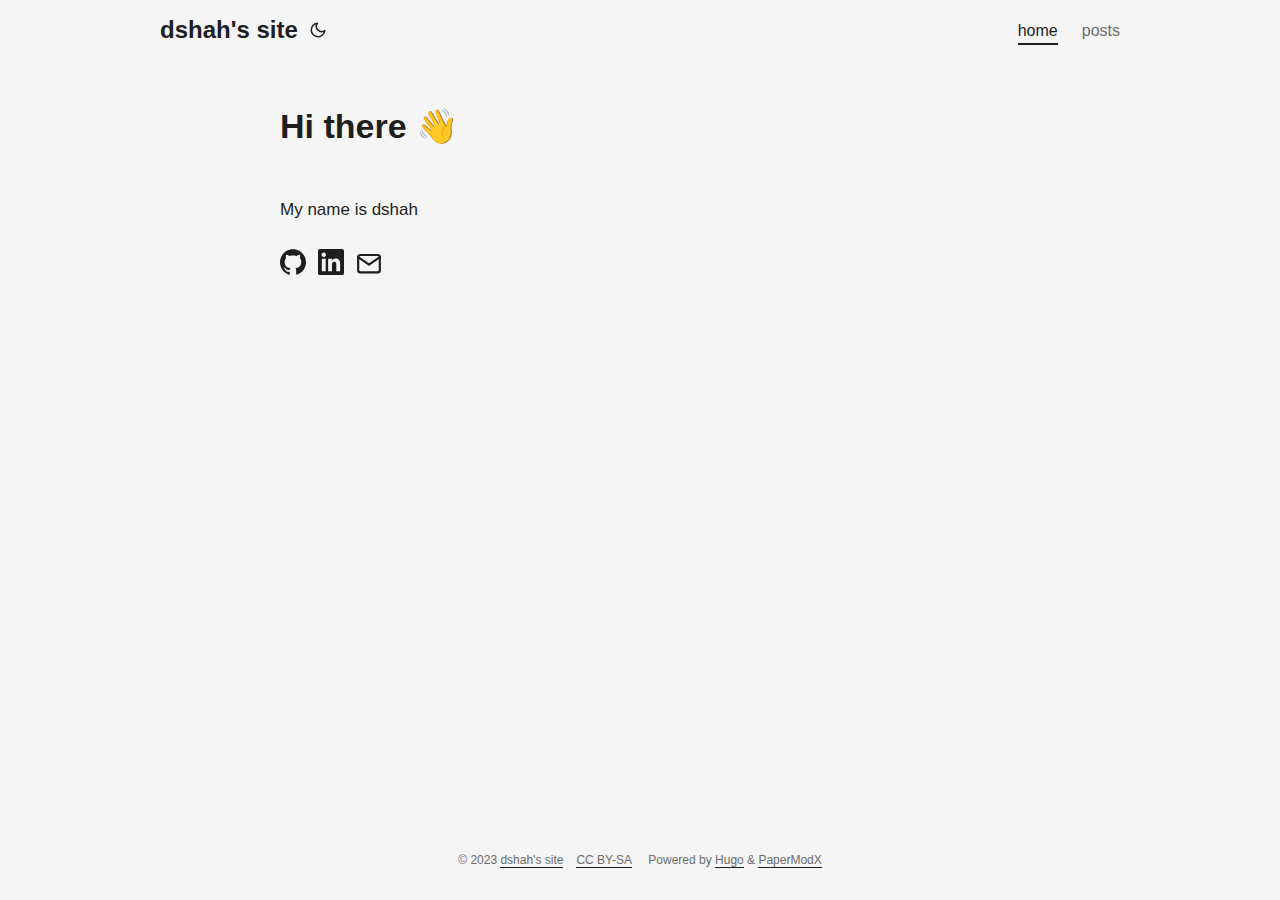
==== commit 616f0218: "deploy: 37d45013d7c56d69b16269b1fbb083322d2d8e6c" ====
--- a/index.html
+++ b/index.html
@@ -1,5 +1,5 @@
 <!doctype html><html lang=en dir=auto><head><meta name=generator content="Hugo 0.110.0"><meta charset=utf-8><meta http-equiv=x-ua-compatible content="IE=edge"><meta name=viewport content="width=device-width,initial-scale=1,shrink-to-fit=no"><meta name=robots content="index, follow"><title>dshah's site</title><meta name=description content="my site"><meta name=author content="dshah"><link rel=canonical href=https://dshah-wlw.github.io/><link crossorigin=anonymous href=/assets/css/stylesheet.min.fb01ec3f7cfdd70fe3cf398de6020083de378e42e6bc9b8a1be5e4b12777dd28.css integrity="sha256-+wHsP3z91w/jzzmN5gIAg943jkLmvJuKG+XksSd33Sg=" rel="preload stylesheet" as=style><link rel=icon href=https://dshah-wlw.github.io/favicon.ico><link rel=apple-touch-icon href=https://dshah-wlw.github.io/apple-touch-icon.png><link rel=alternate type=application/rss+xml href=https://dshah-wlw.github.io/index.xml><meta name=twitter:title content="dshah's site"><meta name=twitter:description content="my site"><meta property="og:title" content="dshah's site"><meta property="og:description" content="my site"><meta property="og:type" content="website"><meta property="og:url" content="https://dshah-wlw.github.io/"><script type=application/ld+json>{"@context":"https://schema.org","@type":"Organization","name":"dshah's site","url":"https://dshah-wlw.github.io/","description":"my site","thumbnailUrl":"https://dshah-wlw.github.io/favicon.ico","sameAs":["https://github.com/dshah-wlw","https://linkedin.com/","test@example.com"]}</script><noscript><style>#theme-toggle,.top-link{display:none}</style><style>@media(prefers-color-scheme:dark){:root{--theme:rgb(29, 30, 32);--entry:rgb(46, 46, 51);--primary:rgb(218, 218, 219);--secondary:rgb(155, 156, 157);--tertiary-bg:rgb(65, 66, 68);--content:rgb(196, 196, 197);--code-bg:rgb(55, 56, 62);--border:rgb(51, 51, 51)}.list-page{background:var(--theme)}.list-page:not(.dark)::-webkit-scrollbar-track{background:0 0}.list-page:not(.dark)::-webkit-scrollbar-thumb{border-color:var(--theme)}}</style></noscript></head><body class="list-page type-page kind-home layout-" id=top><script data-no-instant>function switchTheme(e){switch(e){case"light":document.body.classList.remove("dark");break;case"dark":document.body.classList.add("dark");break;default:window.matchMedia("(prefers-color-scheme: dark)").matches&&document.body.classList.add("dark")}}function isDarkTheme(){return document.body.className.includes("dark")}function getPrefTheme(){return localStorage.getItem("pref-theme")}function setPrefTheme(e){switchTheme(e),localStorage.setItem("pref-theme",e)}const toggleThemeCallbacks={};toggleThemeCallbacks.main=e=>{setPrefTheme(e?"light":"dark")},window.addEventListener("toggle-theme",function(){const e=isDarkTheme();for(const t in toggleThemeCallbacks)toggleThemeCallbacks[t](e)});function toggleThemeListener(){window.dispatchEvent(new CustomEvent("toggle-theme"))}</script><script>(function(){const t="auto",e=getPrefTheme(),n=e||t;switchTheme(n)})()</script><header class=header><nav class=nav><div class=logo><a href=https://dshah-wlw.github.io/ accesskey=h title="dshah's site (Alt + H)">dshah's site</a>
-<span class=logo-switches><button id=theme-toggle accesskey=t title="(Alt + T)"><svg id="moon" xmlns="http://www.w3.org/2000/svg" width="24" height="24" viewBox="0 0 24 24" fill="none" stroke="currentcolor" stroke-width="2" stroke-linecap="round" stroke-linejoin="round"><path d="M21 12.79A9 9 0 1111.21 3 7 7 0 0021 12.79z"/></svg><svg id="sun" xmlns="http://www.w3.org/2000/svg" width="24" height="24" viewBox="0 0 24 24" fill="none" stroke="currentcolor" stroke-width="2" stroke-linecap="round" stroke-linejoin="round"><circle cx="12" cy="12" r="5"/><line x1="12" y1="1" x2="12" y2="3"/><line x1="12" y1="21" x2="12" y2="23"/><line x1="4.22" y1="4.22" x2="5.64" y2="5.64"/><line x1="18.36" y1="18.36" x2="19.78" y2="19.78"/><line x1="1" y1="12" x2="3" y2="12"/><line x1="21" y1="12" x2="23" y2="12"/><line x1="4.22" y1="19.78" x2="5.64" y2="18.36"/><line x1="18.36" y1="5.64" x2="19.78" y2="4.22"/></svg></button></span></div><ul id=menu></ul></nav></header><main class=main><article class="first-entry home-info"><header class=entry-header><h1>Hi there 👋</h1></header><section class=entry-content>My name is dshah</section><footer class=entry-footer><div class=social-icons><a href=https://github.com/dshah-wlw target=_blank rel="noopener noreferrer me" title=Github-Simple><svg role="img" viewBox="0 0 24 24" fill="currentcolor" xmlns="http://www.w3.org/2000/svg"><title>GitHub</title><path d="M12 .297c-6.63.0-12 5.373-12 12 0 5.303 3.438 9.8 8.205 11.385.6.113.82-.258.82-.577.0-.285-.01-1.04-.015-2.04-3.338.724-4.042-1.61-4.042-1.61C4.422 18.07 3.633 17.7 3.633 17.7c-1.087-.744.084-.729.084-.729 1.205.084 1.838 1.236 1.838 1.236 1.07 1.835 2.809 1.305 3.495.998.108-.776.417-1.305.76-1.605-2.665-.3-5.466-1.332-5.466-5.93.0-1.31.465-2.38 1.235-3.22-.135-.303-.54-1.523.105-3.176.0.0 1.005-.322 3.3 1.23.96-.267 1.98-.399 3-.405 1.02.006 2.04.138 3 .405 2.28-1.552 3.285-1.23 3.285-1.23.645 1.653.24 2.873.12 3.176.765.84 1.23 1.91 1.23 3.22.0 4.61-2.805 5.625-5.475 5.92.42.36.81 1.096.81 2.22.0 1.606-.015 2.896-.015 3.286.0.315.21.69.825.57C20.565 22.092 24 17.592 24 12.297c0-6.627-5.373-12-12-12"/></svg></a><a href=https://linkedin.com/ target=_blank rel="noopener noreferrer me" title=Linkedin-Simple><svg role="img" viewBox="0 0 24 24" fill="currentcolor" xmlns="http://www.w3.org/2000/svg"><path d="M20.447 20.452h-3.554v-5.569c0-1.328-.027-3.037-1.852-3.037-1.853.0-2.136 1.445-2.136 2.939v5.667H9.351V9h3.414v1.561h.046c.477-.9 1.637-1.85 3.37-1.85 3.601.0 4.267 2.37 4.267 5.455v6.286zM5.337 7.433c-1.144.0-2.063-.926-2.063-2.065.0-1.138.92-2.063 2.063-2.063 1.14.0 2.064.925 2.064 2.063.0 1.139-.925 2.065-2.064 2.065zm1.782 13.019H3.555V9h3.564v11.452zM22.225.0H1.771C.792.0.0.774.0 1.729v20.542C0 23.227.792 24 1.771 24h20.451C23.2 24 24 23.227 24 22.271V1.729C24 .774 23.2.0 22.222.0h.003z"/></svg></a><a href=test@example.com target=_blank rel="noopener noreferrer me" title=Email><svg xmlns="http://www.w3.org/2000/svg" viewBox="0 0 24 21" fill="none" stroke="currentcolor" stroke-width="2" stroke-linecap="round" stroke-linejoin="round"><path d="M4 4h16c1.1.0 2 .9 2 2v12c0 1.1-.9 2-2 2H4c-1.1.0-2-.9-2-2V6c0-1.1.9-2 2-2z"/><polyline points="22,6 12,13 2,6"/></svg></a></div></footer></article></main><footer class=footer><span>&copy; 2023 <a href=https://dshah-wlw.github.io/>dshah's site</a></span><span style=display:inline-block;margin-left:1em>
+<span class=logo-switches><button id=theme-toggle accesskey=t title="(Alt + T)"><svg id="moon" xmlns="http://www.w3.org/2000/svg" width="24" height="24" viewBox="0 0 24 24" fill="none" stroke="currentcolor" stroke-width="2" stroke-linecap="round" stroke-linejoin="round"><path d="M21 12.79A9 9 0 1111.21 3 7 7 0 0021 12.79z"/></svg><svg id="sun" xmlns="http://www.w3.org/2000/svg" width="24" height="24" viewBox="0 0 24 24" fill="none" stroke="currentcolor" stroke-width="2" stroke-linecap="round" stroke-linejoin="round"><circle cx="12" cy="12" r="5"/><line x1="12" y1="1" x2="12" y2="3"/><line x1="12" y1="21" x2="12" y2="23"/><line x1="4.22" y1="4.22" x2="5.64" y2="5.64"/><line x1="18.36" y1="18.36" x2="19.78" y2="19.78"/><line x1="1" y1="12" x2="3" y2="12"/><line x1="21" y1="12" x2="23" y2="12"/><line x1="4.22" y1="19.78" x2="5.64" y2="18.36"/><line x1="18.36" y1="5.64" x2="19.78" y2="4.22"/></svg></button></span></div><ul id=menu><li><a href=https://dshah-wlw.github.io/ title=home class=active>home</a></li><li><a href=https://dshah-wlw.github.io/posts/ title=posts>posts</a></li></ul></nav></header><main class=main><article class="first-entry home-info"><header class=entry-header><h1>Hi there 👋</h1></header><section class=entry-content>My name is dshah</section><footer class=entry-footer><div class=social-icons><a href=https://github.com/dshah-wlw target=_blank rel="noopener noreferrer me" title=Github-Simple><svg role="img" viewBox="0 0 24 24" fill="currentcolor" xmlns="http://www.w3.org/2000/svg"><title>GitHub</title><path d="M12 .297c-6.63.0-12 5.373-12 12 0 5.303 3.438 9.8 8.205 11.385.6.113.82-.258.82-.577.0-.285-.01-1.04-.015-2.04-3.338.724-4.042-1.61-4.042-1.61C4.422 18.07 3.633 17.7 3.633 17.7c-1.087-.744.084-.729.084-.729 1.205.084 1.838 1.236 1.838 1.236 1.07 1.835 2.809 1.305 3.495.998.108-.776.417-1.305.76-1.605-2.665-.3-5.466-1.332-5.466-5.93.0-1.31.465-2.38 1.235-3.22-.135-.303-.54-1.523.105-3.176.0.0 1.005-.322 3.3 1.23.96-.267 1.98-.399 3-.405 1.02.006 2.04.138 3 .405 2.28-1.552 3.285-1.23 3.285-1.23.645 1.653.24 2.873.12 3.176.765.84 1.23 1.91 1.23 3.22.0 4.61-2.805 5.625-5.475 5.92.42.36.81 1.096.81 2.22.0 1.606-.015 2.896-.015 3.286.0.315.21.69.825.57C20.565 22.092 24 17.592 24 12.297c0-6.627-5.373-12-12-12"/></svg></a><a href=https://linkedin.com/ target=_blank rel="noopener noreferrer me" title=Linkedin-Simple><svg role="img" viewBox="0 0 24 24" fill="currentcolor" xmlns="http://www.w3.org/2000/svg"><path d="M20.447 20.452h-3.554v-5.569c0-1.328-.027-3.037-1.852-3.037-1.853.0-2.136 1.445-2.136 2.939v5.667H9.351V9h3.414v1.561h.046c.477-.9 1.637-1.85 3.37-1.85 3.601.0 4.267 2.37 4.267 5.455v6.286zM5.337 7.433c-1.144.0-2.063-.926-2.063-2.065.0-1.138.92-2.063 2.063-2.063 1.14.0 2.064.925 2.064 2.063.0 1.139-.925 2.065-2.064 2.065zm1.782 13.019H3.555V9h3.564v11.452zM22.225.0H1.771C.792.0.0.774.0 1.729v20.542C0 23.227.792 24 1.771 24h20.451C23.2 24 24 23.227 24 22.271V1.729C24 .774 23.2.0 22.222.0h.003z"/></svg></a><a href=test@example.com target=_blank rel="noopener noreferrer me" title=Email><svg xmlns="http://www.w3.org/2000/svg" viewBox="0 0 24 21" fill="none" stroke="currentcolor" stroke-width="2" stroke-linecap="round" stroke-linejoin="round"><path d="M4 4h16c1.1.0 2 .9 2 2v12c0 1.1-.9 2-2 2H4c-1.1.0-2-.9-2-2V6c0-1.1.9-2 2-2z"/><polyline points="22,6 12,13 2,6"/></svg></a></div></footer></article></main><footer class=footer><span>&copy; 2023 <a href=https://dshah-wlw.github.io/>dshah's site</a></span><span style=display:inline-block;margin-left:1em>
 <a href=https://creativecommons.org/licenses/by-sa/4.0/>CC BY-SA</a></span>
 <span style=display:inline-block;margin-left:1em>Powered by
 <a href=https://gohugo.io/ rel="noopener noreferrer" target=_blank>Hugo</a> &
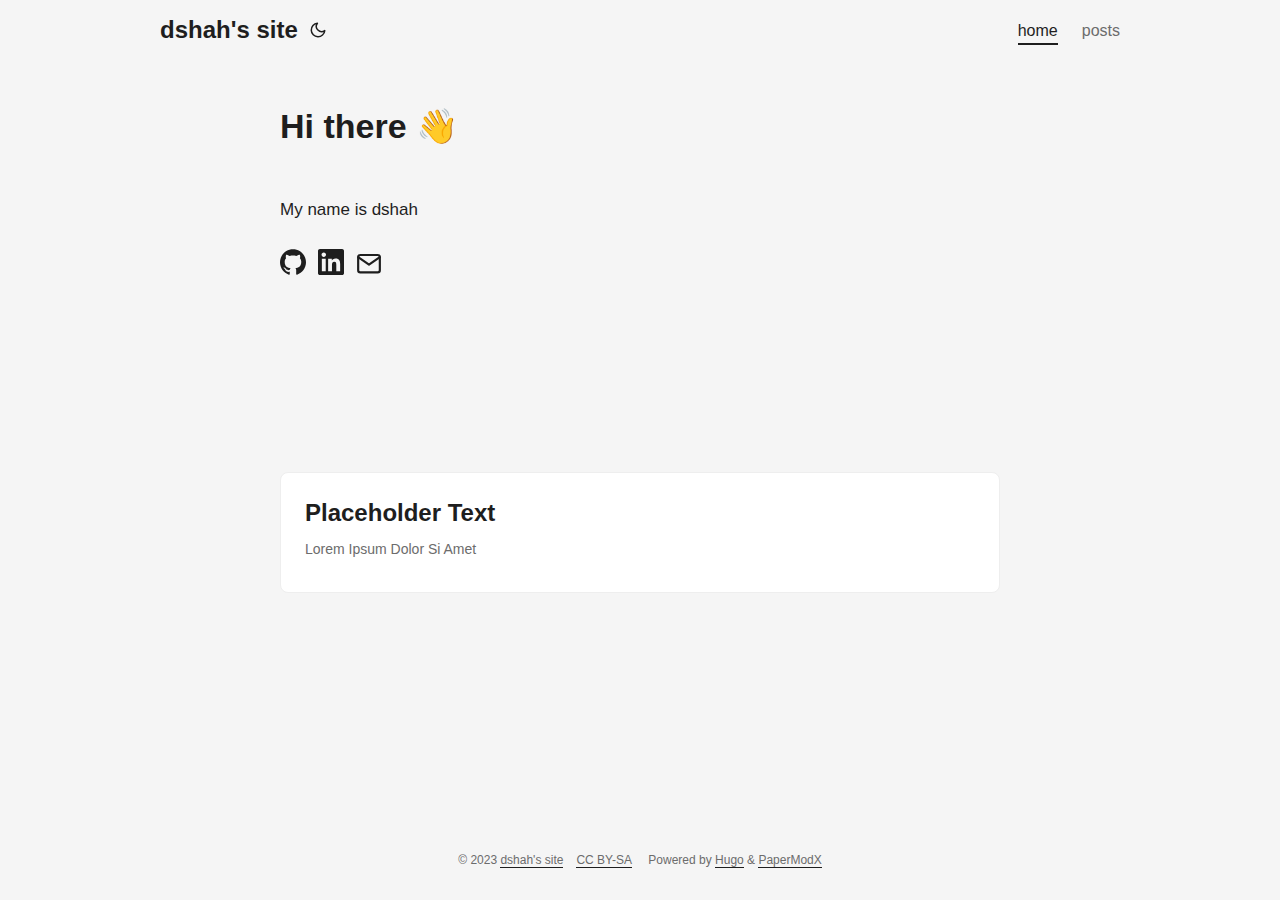
==== commit 6c378fb6: "deploy: 44911bfa31505b0291f4fbb97ea462ed468879f8" ====
--- a/index.html
+++ b/index.html
@@ -1,5 +1,5 @@
 <!doctype html><html lang=en dir=auto><head><meta name=generator content="Hugo 0.110.0"><meta charset=utf-8><meta http-equiv=x-ua-compatible content="IE=edge"><meta name=viewport content="width=device-width,initial-scale=1,shrink-to-fit=no"><meta name=robots content="index, follow"><title>dshah's site</title><meta name=description content="my site"><meta name=author content="dshah"><link rel=canonical href=https://dshah-wlw.github.io/><link crossorigin=anonymous href=/assets/css/stylesheet.min.fb01ec3f7cfdd70fe3cf398de6020083de378e42e6bc9b8a1be5e4b12777dd28.css integrity="sha256-+wHsP3z91w/jzzmN5gIAg943jkLmvJuKG+XksSd33Sg=" rel="preload stylesheet" as=style><link rel=icon href=https://dshah-wlw.github.io/favicon.ico><link rel=apple-touch-icon href=https://dshah-wlw.github.io/apple-touch-icon.png><link rel=alternate type=application/rss+xml href=https://dshah-wlw.github.io/index.xml><meta name=twitter:title content="dshah's site"><meta name=twitter:description content="my site"><meta property="og:title" content="dshah's site"><meta property="og:description" content="my site"><meta property="og:type" content="website"><meta property="og:url" content="https://dshah-wlw.github.io/"><script type=application/ld+json>{"@context":"https://schema.org","@type":"Organization","name":"dshah's site","url":"https://dshah-wlw.github.io/","description":"my site","thumbnailUrl":"https://dshah-wlw.github.io/favicon.ico","sameAs":["https://github.com/dshah-wlw","https://linkedin.com/","test@example.com"]}</script><noscript><style>#theme-toggle,.top-link{display:none}</style><style>@media(prefers-color-scheme:dark){:root{--theme:rgb(29, 30, 32);--entry:rgb(46, 46, 51);--primary:rgb(218, 218, 219);--secondary:rgb(155, 156, 157);--tertiary-bg:rgb(65, 66, 68);--content:rgb(196, 196, 197);--code-bg:rgb(55, 56, 62);--border:rgb(51, 51, 51)}.list-page{background:var(--theme)}.list-page:not(.dark)::-webkit-scrollbar-track{background:0 0}.list-page:not(.dark)::-webkit-scrollbar-thumb{border-color:var(--theme)}}</style></noscript></head><body class="list-page type-page kind-home layout-" id=top><script data-no-instant>function switchTheme(e){switch(e){case"light":document.body.classList.remove("dark");break;case"dark":document.body.classList.add("dark");break;default:window.matchMedia("(prefers-color-scheme: dark)").matches&&document.body.classList.add("dark")}}function isDarkTheme(){return document.body.className.includes("dark")}function getPrefTheme(){return localStorage.getItem("pref-theme")}function setPrefTheme(e){switchTheme(e),localStorage.setItem("pref-theme",e)}const toggleThemeCallbacks={};toggleThemeCallbacks.main=e=>{setPrefTheme(e?"light":"dark")},window.addEventListener("toggle-theme",function(){const e=isDarkTheme();for(const t in toggleThemeCallbacks)toggleThemeCallbacks[t](e)});function toggleThemeListener(){window.dispatchEvent(new CustomEvent("toggle-theme"))}</script><script>(function(){const t="auto",e=getPrefTheme(),n=e||t;switchTheme(n)})()</script><header class=header><nav class=nav><div class=logo><a href=https://dshah-wlw.github.io/ accesskey=h title="dshah's site (Alt + H)">dshah's site</a>
-<span class=logo-switches><button id=theme-toggle accesskey=t title="(Alt + T)"><svg id="moon" xmlns="http://www.w3.org/2000/svg" width="24" height="24" viewBox="0 0 24 24" fill="none" stroke="currentcolor" stroke-width="2" stroke-linecap="round" stroke-linejoin="round"><path d="M21 12.79A9 9 0 1111.21 3 7 7 0 0021 12.79z"/></svg><svg id="sun" xmlns="http://www.w3.org/2000/svg" width="24" height="24" viewBox="0 0 24 24" fill="none" stroke="currentcolor" stroke-width="2" stroke-linecap="round" stroke-linejoin="round"><circle cx="12" cy="12" r="5"/><line x1="12" y1="1" x2="12" y2="3"/><line x1="12" y1="21" x2="12" y2="23"/><line x1="4.22" y1="4.22" x2="5.64" y2="5.64"/><line x1="18.36" y1="18.36" x2="19.78" y2="19.78"/><line x1="1" y1="12" x2="3" y2="12"/><line x1="21" y1="12" x2="23" y2="12"/><line x1="4.22" y1="19.78" x2="5.64" y2="18.36"/><line x1="18.36" y1="5.64" x2="19.78" y2="4.22"/></svg></button></span></div><ul id=menu><li><a href=https://dshah-wlw.github.io/ title=home class=active>home</a></li><li><a href=https://dshah-wlw.github.io/posts/ title=posts>posts</a></li></ul></nav></header><main class=main><article class="first-entry home-info"><header class=entry-header><h1>Hi there 👋</h1></header><section class=entry-content>My name is dshah</section><footer class=entry-footer><div class=social-icons><a href=https://github.com/dshah-wlw target=_blank rel="noopener noreferrer me" title=Github-Simple><svg role="img" viewBox="0 0 24 24" fill="currentcolor" xmlns="http://www.w3.org/2000/svg"><title>GitHub</title><path d="M12 .297c-6.63.0-12 5.373-12 12 0 5.303 3.438 9.8 8.205 11.385.6.113.82-.258.82-.577.0-.285-.01-1.04-.015-2.04-3.338.724-4.042-1.61-4.042-1.61C4.422 18.07 3.633 17.7 3.633 17.7c-1.087-.744.084-.729.084-.729 1.205.084 1.838 1.236 1.838 1.236 1.07 1.835 2.809 1.305 3.495.998.108-.776.417-1.305.76-1.605-2.665-.3-5.466-1.332-5.466-5.93.0-1.31.465-2.38 1.235-3.22-.135-.303-.54-1.523.105-3.176.0.0 1.005-.322 3.3 1.23.96-.267 1.98-.399 3-.405 1.02.006 2.04.138 3 .405 2.28-1.552 3.285-1.23 3.285-1.23.645 1.653.24 2.873.12 3.176.765.84 1.23 1.91 1.23 3.22.0 4.61-2.805 5.625-5.475 5.92.42.36.81 1.096.81 2.22.0 1.606-.015 2.896-.015 3.286.0.315.21.69.825.57C20.565 22.092 24 17.592 24 12.297c0-6.627-5.373-12-12-12"/></svg></a><a href=https://linkedin.com/ target=_blank rel="noopener noreferrer me" title=Linkedin-Simple><svg role="img" viewBox="0 0 24 24" fill="currentcolor" xmlns="http://www.w3.org/2000/svg"><path d="M20.447 20.452h-3.554v-5.569c0-1.328-.027-3.037-1.852-3.037-1.853.0-2.136 1.445-2.136 2.939v5.667H9.351V9h3.414v1.561h.046c.477-.9 1.637-1.85 3.37-1.85 3.601.0 4.267 2.37 4.267 5.455v6.286zM5.337 7.433c-1.144.0-2.063-.926-2.063-2.065.0-1.138.92-2.063 2.063-2.063 1.14.0 2.064.925 2.064 2.063.0 1.139-.925 2.065-2.064 2.065zm1.782 13.019H3.555V9h3.564v11.452zM22.225.0H1.771C.792.0.0.774.0 1.729v20.542C0 23.227.792 24 1.771 24h20.451C23.2 24 24 23.227 24 22.271V1.729C24 .774 23.2.0 22.222.0h.003z"/></svg></a><a href=test@example.com target=_blank rel="noopener noreferrer me" title=Email><svg xmlns="http://www.w3.org/2000/svg" viewBox="0 0 24 21" fill="none" stroke="currentcolor" stroke-width="2" stroke-linecap="round" stroke-linejoin="round"><path d="M4 4h16c1.1.0 2 .9 2 2v12c0 1.1-.9 2-2 2H4c-1.1.0-2-.9-2-2V6c0-1.1.9-2 2-2z"/><polyline points="22,6 12,13 2,6"/></svg></a></div></footer></article></main><footer class=footer><span>&copy; 2023 <a href=https://dshah-wlw.github.io/>dshah's site</a></span><span style=display:inline-block;margin-left:1em>
+<span class=logo-switches><button id=theme-toggle accesskey=t title="(Alt + T)"><svg id="moon" xmlns="http://www.w3.org/2000/svg" width="24" height="24" viewBox="0 0 24 24" fill="none" stroke="currentcolor" stroke-width="2" stroke-linecap="round" stroke-linejoin="round"><path d="M21 12.79A9 9 0 1111.21 3 7 7 0 0021 12.79z"/></svg><svg id="sun" xmlns="http://www.w3.org/2000/svg" width="24" height="24" viewBox="0 0 24 24" fill="none" stroke="currentcolor" stroke-width="2" stroke-linecap="round" stroke-linejoin="round"><circle cx="12" cy="12" r="5"/><line x1="12" y1="1" x2="12" y2="3"/><line x1="12" y1="21" x2="12" y2="23"/><line x1="4.22" y1="4.22" x2="5.64" y2="5.64"/><line x1="18.36" y1="18.36" x2="19.78" y2="19.78"/><line x1="1" y1="12" x2="3" y2="12"/><line x1="21" y1="12" x2="23" y2="12"/><line x1="4.22" y1="19.78" x2="5.64" y2="18.36"/><line x1="18.36" y1="5.64" x2="19.78" y2="4.22"/></svg></button></span></div><ul id=menu><li><a href=https://dshah-wlw.github.io/ title=home class=active>home</a></li><li><a href=https://dshah-wlw.github.io/posts/ title=posts>posts</a></li></ul></nav></header><main class=main><article class="first-entry home-info"><header class=entry-header><h1>Hi there 👋</h1></header><section class=entry-content>My name is dshah</section><footer class=entry-footer><div class=social-icons><a href=https://github.com/dshah-wlw target=_blank rel="noopener noreferrer me" title=Github-Simple><svg role="img" viewBox="0 0 24 24" fill="currentcolor" xmlns="http://www.w3.org/2000/svg"><title>GitHub</title><path d="M12 .297c-6.63.0-12 5.373-12 12 0 5.303 3.438 9.8 8.205 11.385.6.113.82-.258.82-.577.0-.285-.01-1.04-.015-2.04-3.338.724-4.042-1.61-4.042-1.61C4.422 18.07 3.633 17.7 3.633 17.7c-1.087-.744.084-.729.084-.729 1.205.084 1.838 1.236 1.838 1.236 1.07 1.835 2.809 1.305 3.495.998.108-.776.417-1.305.76-1.605-2.665-.3-5.466-1.332-5.466-5.93.0-1.31.465-2.38 1.235-3.22-.135-.303-.54-1.523.105-3.176.0.0 1.005-.322 3.3 1.23.96-.267 1.98-.399 3-.405 1.02.006 2.04.138 3 .405 2.28-1.552 3.285-1.23 3.285-1.23.645 1.653.24 2.873.12 3.176.765.84 1.23 1.91 1.23 3.22.0 4.61-2.805 5.625-5.475 5.92.42.36.81 1.096.81 2.22.0 1.606-.015 2.896-.015 3.286.0.315.21.69.825.57C20.565 22.092 24 17.592 24 12.297c0-6.627-5.373-12-12-12"/></svg></a><a href=https://linkedin.com/ target=_blank rel="noopener noreferrer me" title=Linkedin-Simple><svg role="img" viewBox="0 0 24 24" fill="currentcolor" xmlns="http://www.w3.org/2000/svg"><path d="M20.447 20.452h-3.554v-5.569c0-1.328-.027-3.037-1.852-3.037-1.853.0-2.136 1.445-2.136 2.939v5.667H9.351V9h3.414v1.561h.046c.477-.9 1.637-1.85 3.37-1.85 3.601.0 4.267 2.37 4.267 5.455v6.286zM5.337 7.433c-1.144.0-2.063-.926-2.063-2.065.0-1.138.92-2.063 2.063-2.063 1.14.0 2.064.925 2.064 2.063.0 1.139-.925 2.065-2.064 2.065zm1.782 13.019H3.555V9h3.564v11.452zM22.225.0H1.771C.792.0.0.774.0 1.729v20.542C0 23.227.792 24 1.771 24h20.451C23.2 24 24 23.227 24 22.271V1.729C24 .774 23.2.0 22.222.0h.003z"/></svg></a><a href=test@example.com target=_blank rel="noopener noreferrer me" title=Email><svg xmlns="http://www.w3.org/2000/svg" viewBox="0 0 24 21" fill="none" stroke="currentcolor" stroke-width="2" stroke-linecap="round" stroke-linejoin="round"><path d="M4 4h16c1.1.0 2 .9 2 2v12c0 1.1-.9 2-2 2H4c-1.1.0-2-.9-2-2V6c0-1.1.9-2 2-2z"/><polyline points="22,6 12,13 2,6"/></svg></a></div></footer></article><article class=post-entry><header class=entry-header><h2>Placeholder Text</h2></header><section class=entry-content><p>Lorem Ipsum Dolor Si Amet</p></section><a class=entry-link aria-label="post link to Placeholder Text" href=https://dshah-wlw.github.io/posts/sample-text/></a></article></main><footer class=footer><span>&copy; 2023 <a href=https://dshah-wlw.github.io/>dshah's site</a></span><span style=display:inline-block;margin-left:1em>
 <a href=https://creativecommons.org/licenses/by-sa/4.0/>CC BY-SA</a></span>
 <span style=display:inline-block;margin-left:1em>Powered by
 <a href=https://gohugo.io/ rel="noopener noreferrer" target=_blank>Hugo</a> &
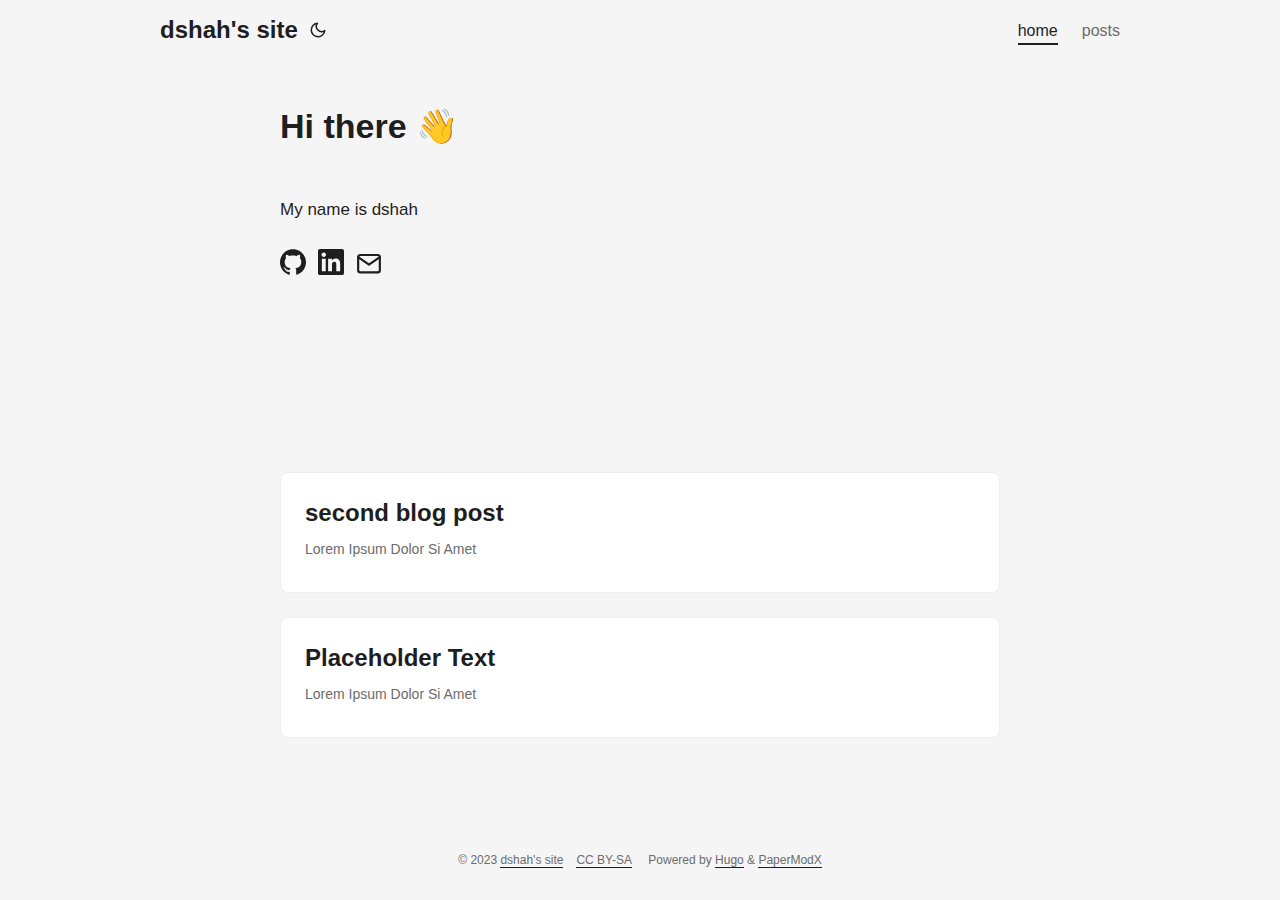
==== commit 1d8258fe: "deploy: f957b451b1ce6912136f9e60857949097a02d52e" ====
--- a/index.html
+++ b/index.html
@@ -1,5 +1,5 @@
 <!doctype html><html lang=en dir=auto><head><meta name=generator content="Hugo 0.110.0"><meta charset=utf-8><meta http-equiv=x-ua-compatible content="IE=edge"><meta name=viewport content="width=device-width,initial-scale=1,shrink-to-fit=no"><meta name=robots content="index, follow"><title>dshah's site</title><meta name=description content="my site"><meta name=author content="dshah"><link rel=canonical href=https://dshah-wlw.github.io/><link crossorigin=anonymous href=/assets/css/stylesheet.min.fb01ec3f7cfdd70fe3cf398de6020083de378e42e6bc9b8a1be5e4b12777dd28.css integrity="sha256-+wHsP3z91w/jzzmN5gIAg943jkLmvJuKG+XksSd33Sg=" rel="preload stylesheet" as=style><link rel=icon href=https://dshah-wlw.github.io/favicon.ico><link rel=apple-touch-icon href=https://dshah-wlw.github.io/apple-touch-icon.png><link rel=alternate type=application/rss+xml href=https://dshah-wlw.github.io/index.xml><meta name=twitter:title content="dshah's site"><meta name=twitter:description content="my site"><meta property="og:title" content="dshah's site"><meta property="og:description" content="my site"><meta property="og:type" content="website"><meta property="og:url" content="https://dshah-wlw.github.io/"><script type=application/ld+json>{"@context":"https://schema.org","@type":"Organization","name":"dshah's site","url":"https://dshah-wlw.github.io/","description":"my site","thumbnailUrl":"https://dshah-wlw.github.io/favicon.ico","sameAs":["https://github.com/dshah-wlw","https://linkedin.com/","test@example.com"]}</script><noscript><style>#theme-toggle,.top-link{display:none}</style><style>@media(prefers-color-scheme:dark){:root{--theme:rgb(29, 30, 32);--entry:rgb(46, 46, 51);--primary:rgb(218, 218, 219);--secondary:rgb(155, 156, 157);--tertiary-bg:rgb(65, 66, 68);--content:rgb(196, 196, 197);--code-bg:rgb(55, 56, 62);--border:rgb(51, 51, 51)}.list-page{background:var(--theme)}.list-page:not(.dark)::-webkit-scrollbar-track{background:0 0}.list-page:not(.dark)::-webkit-scrollbar-thumb{border-color:var(--theme)}}</style></noscript></head><body class="list-page type-page kind-home layout-" id=top><script data-no-instant>function switchTheme(e){switch(e){case"light":document.body.classList.remove("dark");break;case"dark":document.body.classList.add("dark");break;default:window.matchMedia("(prefers-color-scheme: dark)").matches&&document.body.classList.add("dark")}}function isDarkTheme(){return document.body.className.includes("dark")}function getPrefTheme(){return localStorage.getItem("pref-theme")}function setPrefTheme(e){switchTheme(e),localStorage.setItem("pref-theme",e)}const toggleThemeCallbacks={};toggleThemeCallbacks.main=e=>{setPrefTheme(e?"light":"dark")},window.addEventListener("toggle-theme",function(){const e=isDarkTheme();for(const t in toggleThemeCallbacks)toggleThemeCallbacks[t](e)});function toggleThemeListener(){window.dispatchEvent(new CustomEvent("toggle-theme"))}</script><script>(function(){const t="auto",e=getPrefTheme(),n=e||t;switchTheme(n)})()</script><header class=header><nav class=nav><div class=logo><a href=https://dshah-wlw.github.io/ accesskey=h title="dshah's site (Alt + H)">dshah's site</a>
-<span class=logo-switches><button id=theme-toggle accesskey=t title="(Alt + T)"><svg id="moon" xmlns="http://www.w3.org/2000/svg" width="24" height="24" viewBox="0 0 24 24" fill="none" stroke="currentcolor" stroke-width="2" stroke-linecap="round" stroke-linejoin="round"><path d="M21 12.79A9 9 0 1111.21 3 7 7 0 0021 12.79z"/></svg><svg id="sun" xmlns="http://www.w3.org/2000/svg" width="24" height="24" viewBox="0 0 24 24" fill="none" stroke="currentcolor" stroke-width="2" stroke-linecap="round" stroke-linejoin="round"><circle cx="12" cy="12" r="5"/><line x1="12" y1="1" x2="12" y2="3"/><line x1="12" y1="21" x2="12" y2="23"/><line x1="4.22" y1="4.22" x2="5.64" y2="5.64"/><line x1="18.36" y1="18.36" x2="19.78" y2="19.78"/><line x1="1" y1="12" x2="3" y2="12"/><line x1="21" y1="12" x2="23" y2="12"/><line x1="4.22" y1="19.78" x2="5.64" y2="18.36"/><line x1="18.36" y1="5.64" x2="19.78" y2="4.22"/></svg></button></span></div><ul id=menu><li><a href=https://dshah-wlw.github.io/ title=home class=active>home</a></li><li><a href=https://dshah-wlw.github.io/posts/ title=posts>posts</a></li></ul></nav></header><main class=main><article class="first-entry home-info"><header class=entry-header><h1>Hi there 👋</h1></header><section class=entry-content>My name is dshah</section><footer class=entry-footer><div class=social-icons><a href=https://github.com/dshah-wlw target=_blank rel="noopener noreferrer me" title=Github-Simple><svg role="img" viewBox="0 0 24 24" fill="currentcolor" xmlns="http://www.w3.org/2000/svg"><title>GitHub</title><path d="M12 .297c-6.63.0-12 5.373-12 12 0 5.303 3.438 9.8 8.205 11.385.6.113.82-.258.82-.577.0-.285-.01-1.04-.015-2.04-3.338.724-4.042-1.61-4.042-1.61C4.422 18.07 3.633 17.7 3.633 17.7c-1.087-.744.084-.729.084-.729 1.205.084 1.838 1.236 1.838 1.236 1.07 1.835 2.809 1.305 3.495.998.108-.776.417-1.305.76-1.605-2.665-.3-5.466-1.332-5.466-5.93.0-1.31.465-2.38 1.235-3.22-.135-.303-.54-1.523.105-3.176.0.0 1.005-.322 3.3 1.23.96-.267 1.98-.399 3-.405 1.02.006 2.04.138 3 .405 2.28-1.552 3.285-1.23 3.285-1.23.645 1.653.24 2.873.12 3.176.765.84 1.23 1.91 1.23 3.22.0 4.61-2.805 5.625-5.475 5.92.42.36.81 1.096.81 2.22.0 1.606-.015 2.896-.015 3.286.0.315.21.69.825.57C20.565 22.092 24 17.592 24 12.297c0-6.627-5.373-12-12-12"/></svg></a><a href=https://linkedin.com/ target=_blank rel="noopener noreferrer me" title=Linkedin-Simple><svg role="img" viewBox="0 0 24 24" fill="currentcolor" xmlns="http://www.w3.org/2000/svg"><path d="M20.447 20.452h-3.554v-5.569c0-1.328-.027-3.037-1.852-3.037-1.853.0-2.136 1.445-2.136 2.939v5.667H9.351V9h3.414v1.561h.046c.477-.9 1.637-1.85 3.37-1.85 3.601.0 4.267 2.37 4.267 5.455v6.286zM5.337 7.433c-1.144.0-2.063-.926-2.063-2.065.0-1.138.92-2.063 2.063-2.063 1.14.0 2.064.925 2.064 2.063.0 1.139-.925 2.065-2.064 2.065zm1.782 13.019H3.555V9h3.564v11.452zM22.225.0H1.771C.792.0.0.774.0 1.729v20.542C0 23.227.792 24 1.771 24h20.451C23.2 24 24 23.227 24 22.271V1.729C24 .774 23.2.0 22.222.0h.003z"/></svg></a><a href=test@example.com target=_blank rel="noopener noreferrer me" title=Email><svg xmlns="http://www.w3.org/2000/svg" viewBox="0 0 24 21" fill="none" stroke="currentcolor" stroke-width="2" stroke-linecap="round" stroke-linejoin="round"><path d="M4 4h16c1.1.0 2 .9 2 2v12c0 1.1-.9 2-2 2H4c-1.1.0-2-.9-2-2V6c0-1.1.9-2 2-2z"/><polyline points="22,6 12,13 2,6"/></svg></a></div></footer></article><article class=post-entry><header class=entry-header><h2>Placeholder Text</h2></header><section class=entry-content><p>Lorem Ipsum Dolor Si Amet</p></section><a class=entry-link aria-label="post link to Placeholder Text" href=https://dshah-wlw.github.io/posts/sample-text/></a></article></main><footer class=footer><span>&copy; 2023 <a href=https://dshah-wlw.github.io/>dshah's site</a></span><span style=display:inline-block;margin-left:1em>
+<span class=logo-switches><button id=theme-toggle accesskey=t title="(Alt + T)"><svg id="moon" xmlns="http://www.w3.org/2000/svg" width="24" height="24" viewBox="0 0 24 24" fill="none" stroke="currentcolor" stroke-width="2" stroke-linecap="round" stroke-linejoin="round"><path d="M21 12.79A9 9 0 1111.21 3 7 7 0 0021 12.79z"/></svg><svg id="sun" xmlns="http://www.w3.org/2000/svg" width="24" height="24" viewBox="0 0 24 24" fill="none" stroke="currentcolor" stroke-width="2" stroke-linecap="round" stroke-linejoin="round"><circle cx="12" cy="12" r="5"/><line x1="12" y1="1" x2="12" y2="3"/><line x1="12" y1="21" x2="12" y2="23"/><line x1="4.22" y1="4.22" x2="5.64" y2="5.64"/><line x1="18.36" y1="18.36" x2="19.78" y2="19.78"/><line x1="1" y1="12" x2="3" y2="12"/><line x1="21" y1="12" x2="23" y2="12"/><line x1="4.22" y1="19.78" x2="5.64" y2="18.36"/><line x1="18.36" y1="5.64" x2="19.78" y2="4.22"/></svg></button></span></div><ul id=menu><li><a href=https://dshah-wlw.github.io/ title=home class=active>home</a></li><li><a href=https://dshah-wlw.github.io/posts/ title=posts>posts</a></li></ul></nav></header><main class=main><article class="first-entry home-info"><header class=entry-header><h1>Hi there 👋</h1></header><section class=entry-content>My name is dshah</section><footer class=entry-footer><div class=social-icons><a href=https://github.com/dshah-wlw target=_blank rel="noopener noreferrer me" title=Github-Simple><svg role="img" viewBox="0 0 24 24" fill="currentcolor" xmlns="http://www.w3.org/2000/svg"><title>GitHub</title><path d="M12 .297c-6.63.0-12 5.373-12 12 0 5.303 3.438 9.8 8.205 11.385.6.113.82-.258.82-.577.0-.285-.01-1.04-.015-2.04-3.338.724-4.042-1.61-4.042-1.61C4.422 18.07 3.633 17.7 3.633 17.7c-1.087-.744.084-.729.084-.729 1.205.084 1.838 1.236 1.838 1.236 1.07 1.835 2.809 1.305 3.495.998.108-.776.417-1.305.76-1.605-2.665-.3-5.466-1.332-5.466-5.93.0-1.31.465-2.38 1.235-3.22-.135-.303-.54-1.523.105-3.176.0.0 1.005-.322 3.3 1.23.96-.267 1.98-.399 3-.405 1.02.006 2.04.138 3 .405 2.28-1.552 3.285-1.23 3.285-1.23.645 1.653.24 2.873.12 3.176.765.84 1.23 1.91 1.23 3.22.0 4.61-2.805 5.625-5.475 5.92.42.36.81 1.096.81 2.22.0 1.606-.015 2.896-.015 3.286.0.315.21.69.825.57C20.565 22.092 24 17.592 24 12.297c0-6.627-5.373-12-12-12"/></svg></a><a href=https://linkedin.com/ target=_blank rel="noopener noreferrer me" title=Linkedin-Simple><svg role="img" viewBox="0 0 24 24" fill="currentcolor" xmlns="http://www.w3.org/2000/svg"><path d="M20.447 20.452h-3.554v-5.569c0-1.328-.027-3.037-1.852-3.037-1.853.0-2.136 1.445-2.136 2.939v5.667H9.351V9h3.414v1.561h.046c.477-.9 1.637-1.85 3.37-1.85 3.601.0 4.267 2.37 4.267 5.455v6.286zM5.337 7.433c-1.144.0-2.063-.926-2.063-2.065.0-1.138.92-2.063 2.063-2.063 1.14.0 2.064.925 2.064 2.063.0 1.139-.925 2.065-2.064 2.065zm1.782 13.019H3.555V9h3.564v11.452zM22.225.0H1.771C.792.0.0.774.0 1.729v20.542C0 23.227.792 24 1.771 24h20.451C23.2 24 24 23.227 24 22.271V1.729C24 .774 23.2.0 22.222.0h.003z"/></svg></a><a href=test@example.com target=_blank rel="noopener noreferrer me" title=Email><svg xmlns="http://www.w3.org/2000/svg" viewBox="0 0 24 21" fill="none" stroke="currentcolor" stroke-width="2" stroke-linecap="round" stroke-linejoin="round"><path d="M4 4h16c1.1.0 2 .9 2 2v12c0 1.1-.9 2-2 2H4c-1.1.0-2-.9-2-2V6c0-1.1.9-2 2-2z"/><polyline points="22,6 12,13 2,6"/></svg></a></div></footer></article><article class=post-entry><header class=entry-header><h2>second blog post</h2></header><section class=entry-content><p>Lorem Ipsum Dolor Si Amet</p></section><a class=entry-link aria-label="post link to second blog post" href=https://dshah-wlw.github.io/posts/first-blog-post/></a></article><article class=post-entry><header class=entry-header><h2>Placeholder Text</h2></header><section class=entry-content><p>Lorem Ipsum Dolor Si Amet</p></section><a class=entry-link aria-label="post link to Placeholder Text" href=https://dshah-wlw.github.io/posts/sample-text/></a></article></main><footer class=footer><span>&copy; 2023 <a href=https://dshah-wlw.github.io/>dshah's site</a></span><span style=display:inline-block;margin-left:1em>
 <a href=https://creativecommons.org/licenses/by-sa/4.0/>CC BY-SA</a></span>
 <span style=display:inline-block;margin-left:1em>Powered by
 <a href=https://gohugo.io/ rel="noopener noreferrer" target=_blank>Hugo</a> &
